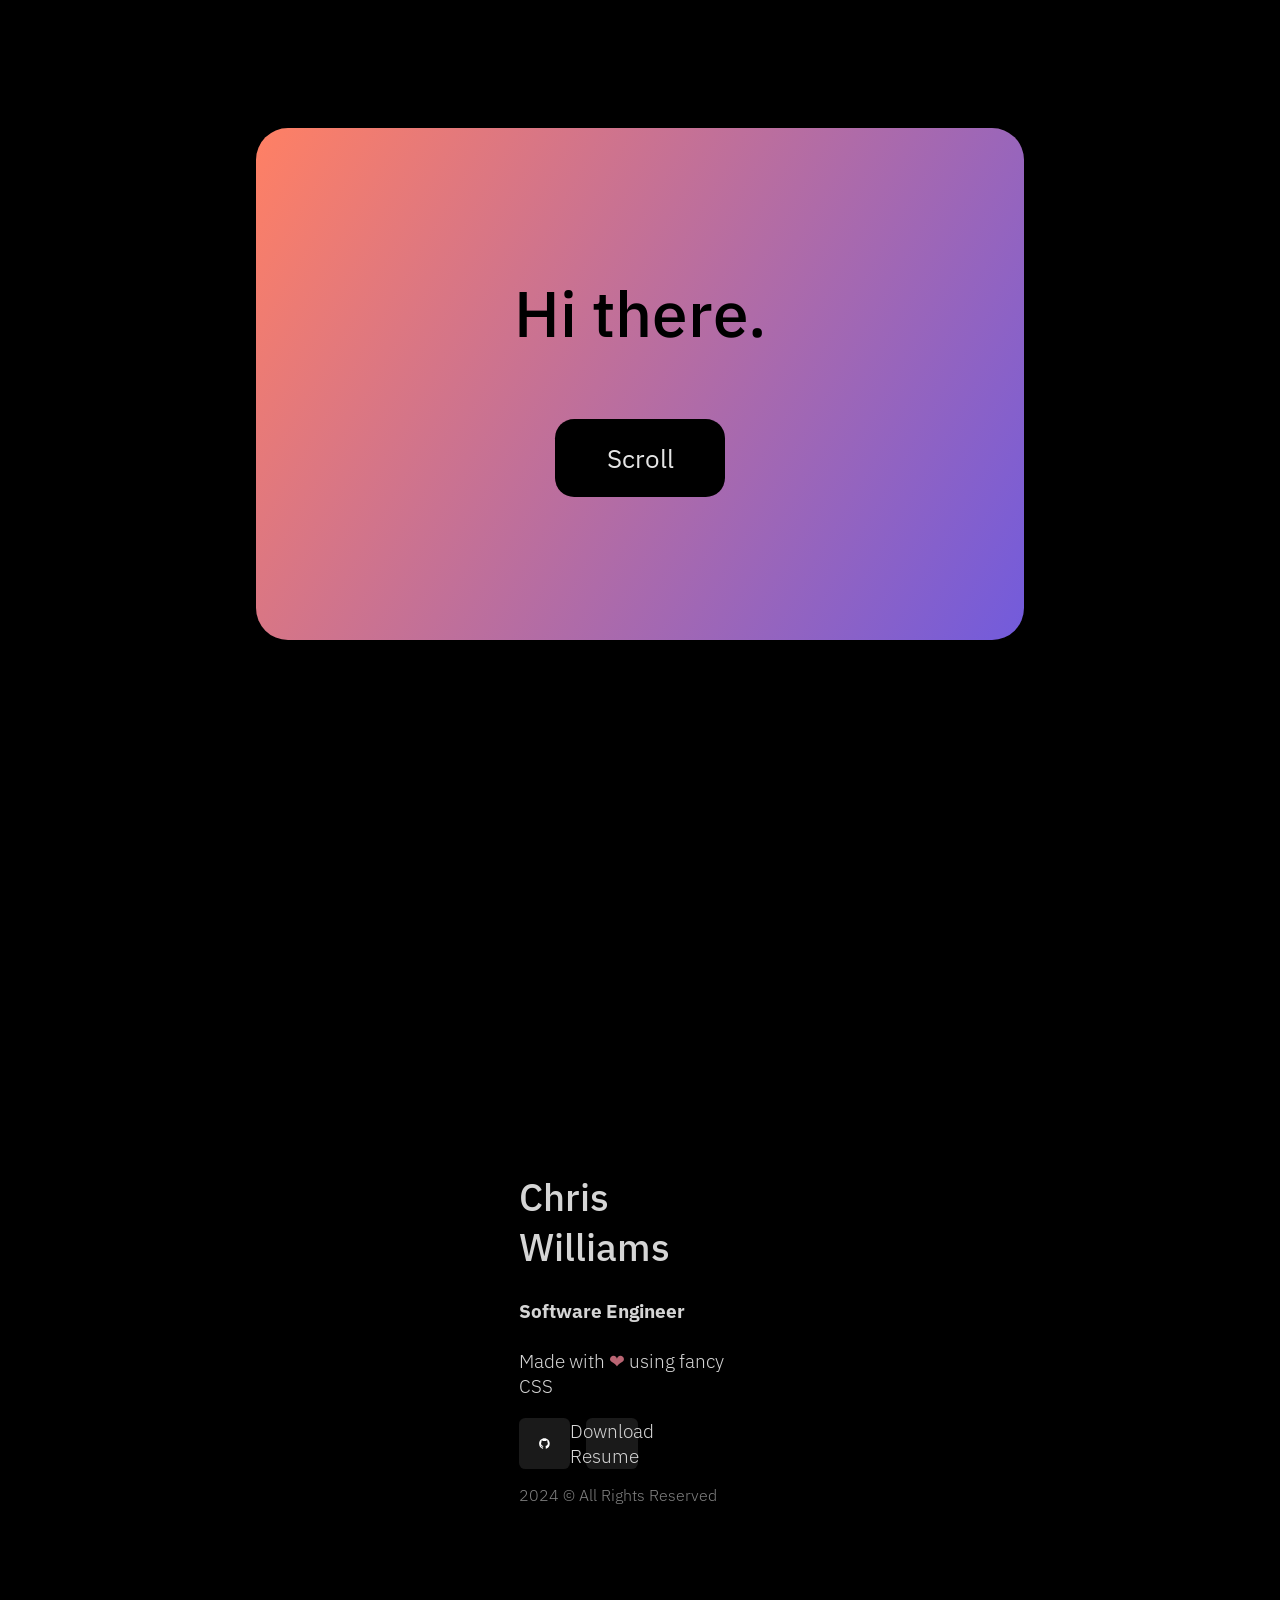
==== index.html @ db1b3df8 "Update index.html" ====
<!DOCTYPE html>
<html lang="en">
<head>
    <meta charset="UTF-8">
    <meta name="viewport" content="width=device-width, initial-scale=1.0">
    <title>Chris Williams Portfolio</title>
    <link rel="stylesheet" href="style.css">
    <style>
    @import url("https://fonts.googleapis.com/css?family=IBM%20Plex%20Sans:500|IBM%20Plex%20Sans:300");
    </style>
</head>
<body>
    <div class="card">
      <h2>Hi there.<br></h2>
      <button><a href="#footer">Scroll</a></button>
    </div>
    <footer id="footer">
      <div class="col col1">
        <h3>Chris Williams</h3>
        <h4>Software Engineer</h4>
        <p>Made with <span style="color: #BA6573;">❤</span> using fancy CSS</p>
        <div class="social">
          <!-- Existing links -->
          <a href="https://github.com/TheRealChrisWilliams" target="_blank" class="link">
            <img src="github.svg" alt="" />
          </a>
          <!-- Link to download the resume -->
          <a href="docs/Chris_Williams_Resume.pdf" download="Chris_Williams_Resume.pdf" class="link">
            Download Resume
          </a>
        </div>
        <p style="color: #818181; font-size: smaller">2024 © All Rights Reserved</p>
      </div>
      <div class="backdrop"></div>
    </footer>
</body>
</html>
---- style.css ----
@import url("https://fonts.googleapis.com/css?family=IBM%20Plex%20Sans:500|IBM%20Plex%20Sans:300");

:root {
  --m: 4rem;
}

* {
  box-sizing: border-box;
  scroll-behavior: smooth;
}

body {
  background-color: black;
  color: white;
  font-family: "IBM Plex Sans";
  font-weight: 300;

  display: flex;
  flex-direction: column;

  align-items: center;
  height: 190vh;
  margin: 0;
  color: #d5d5d5;
  font-size: calc(0.3 * var(--m));
  
}

h2 {
  font-weight: 500;
  text-align: center;
  font-size: var(--m);
  margin: 0;
}

h3 {
  font-weight: 500;
  font-size: calc(0.6 * var(--m));
  margin: 0;
}

.card {
  height: calc(8 * var(--m));
  width: calc(12 * var(--m));
  background: linear-gradient(120deg, #ff8064, #725bdc);
  color: black;
  border-radius: calc(0.5 * var(--m));

  display: flex;
  flex-direction: column;
  justify-content: center;
  align-items: center;
  gap: var(--m);

  position: fixed;
  margin: calc(2 * var(--m)) calc(5 * var(--m)) calc(5 * var(--m))
    calc(5 * var(--m));
}

button {
  background-color: #000;
  font-size: calc(0.4 * var(--m));
  border: none;
  color: #e5e5e5;
  font-family: "IBM Plex Sans";
  font-weight: 400;
  padding: calc(0.35 * var(--m)) calc(0.8 * var(--m));
  border-radius: calc(0.3 * var(--m));
}

footer {
  margin-top: 80vh;
  z-index: 500;
  width: 100%;
  height: 100vh;

  display: flex;
  flex-direction: row;
  justify-content: space-evenly;
  align-items: flex-end;
  padding: 5rem 2vw;
  position: relative;
}

footer::before {
  content: '';
  position: absolute;
  inset: 0;
  background: linear-gradient(
    rgba(0, 0, 0, 0) 5%,
    rgba(0, 0, 0, 0.3) 20%,
    rgba(0, 0, 0, 0.6) 30%,
    rgba(0, 0, 0, 0.8) 40%,
    rgba(0, 0, 0, 1) 50%,
    rgb(0, 0, 0)
  );
  z-index: -7;
  
}

.backdrop {
  z-index: -5;
  position: absolute;
  inset: 0;

  backdrop-filter: blur(80px);
  -webkit-backdrop-filter: blur(80px);

  mask-image: linear-gradient(
    rgba(0, 0, 0, 0),
    rgba(0, 0, 0, 0.5) 10%,
    rgba(0, 0, 0, 0.8) 20%,
    rgba(0, 0, 0, 1) 30%,
    rgb(0, 0, 0)
  );

  -webkit-mask-image: linear-gradient(
    rgba(0, 0, 0, 0),
    rgba(0, 0, 0, 0.5) 10%,
    rgba(0, 0, 0, 0.8) 20%,
    rgba(0, 0, 0, 1) 30%,
    rgb(0, 0, 0)
  );
}

.col {
  flex-direction: column;
  align-items: flex-start;
  justify-content: flex-start;
  padding: calc(0.3 * var(--m)) calc(0.8 * var(--m));
  width: 28%;
}

.col2, .col3 {
  background-color: #121212;
  border-radius: calc(0.5 * var(--m))
}

img {
  height: calc(0.3 * var(--m));
  object-fit: cover;
}

.social {
  display: flex;
  flex-direction: row;
  justify-content: flex-start;
  gap: 1rem;
}

a {
  text-decoration: none;
  color: inherit;
  
}

.link {
  width: calc(0.8 * var(--m));
  height: calc(0.8 * var(--m));
  background-color: rgba(255,255,255,0.1);
  border-radius: calc(0.1 * var(--m));
  
  display: flex;
  justify-content: center;
  align-items: center;
}


@media screen and (max-width: 1000px) {
  :root {
    --m: 3rem;
  }
}


@media screen and (max-width: 700px) {
  footer {
    flex-direction: column;
    padding: 5rem 20vw;
  }
  .col {
    width: 100%;
  }
}
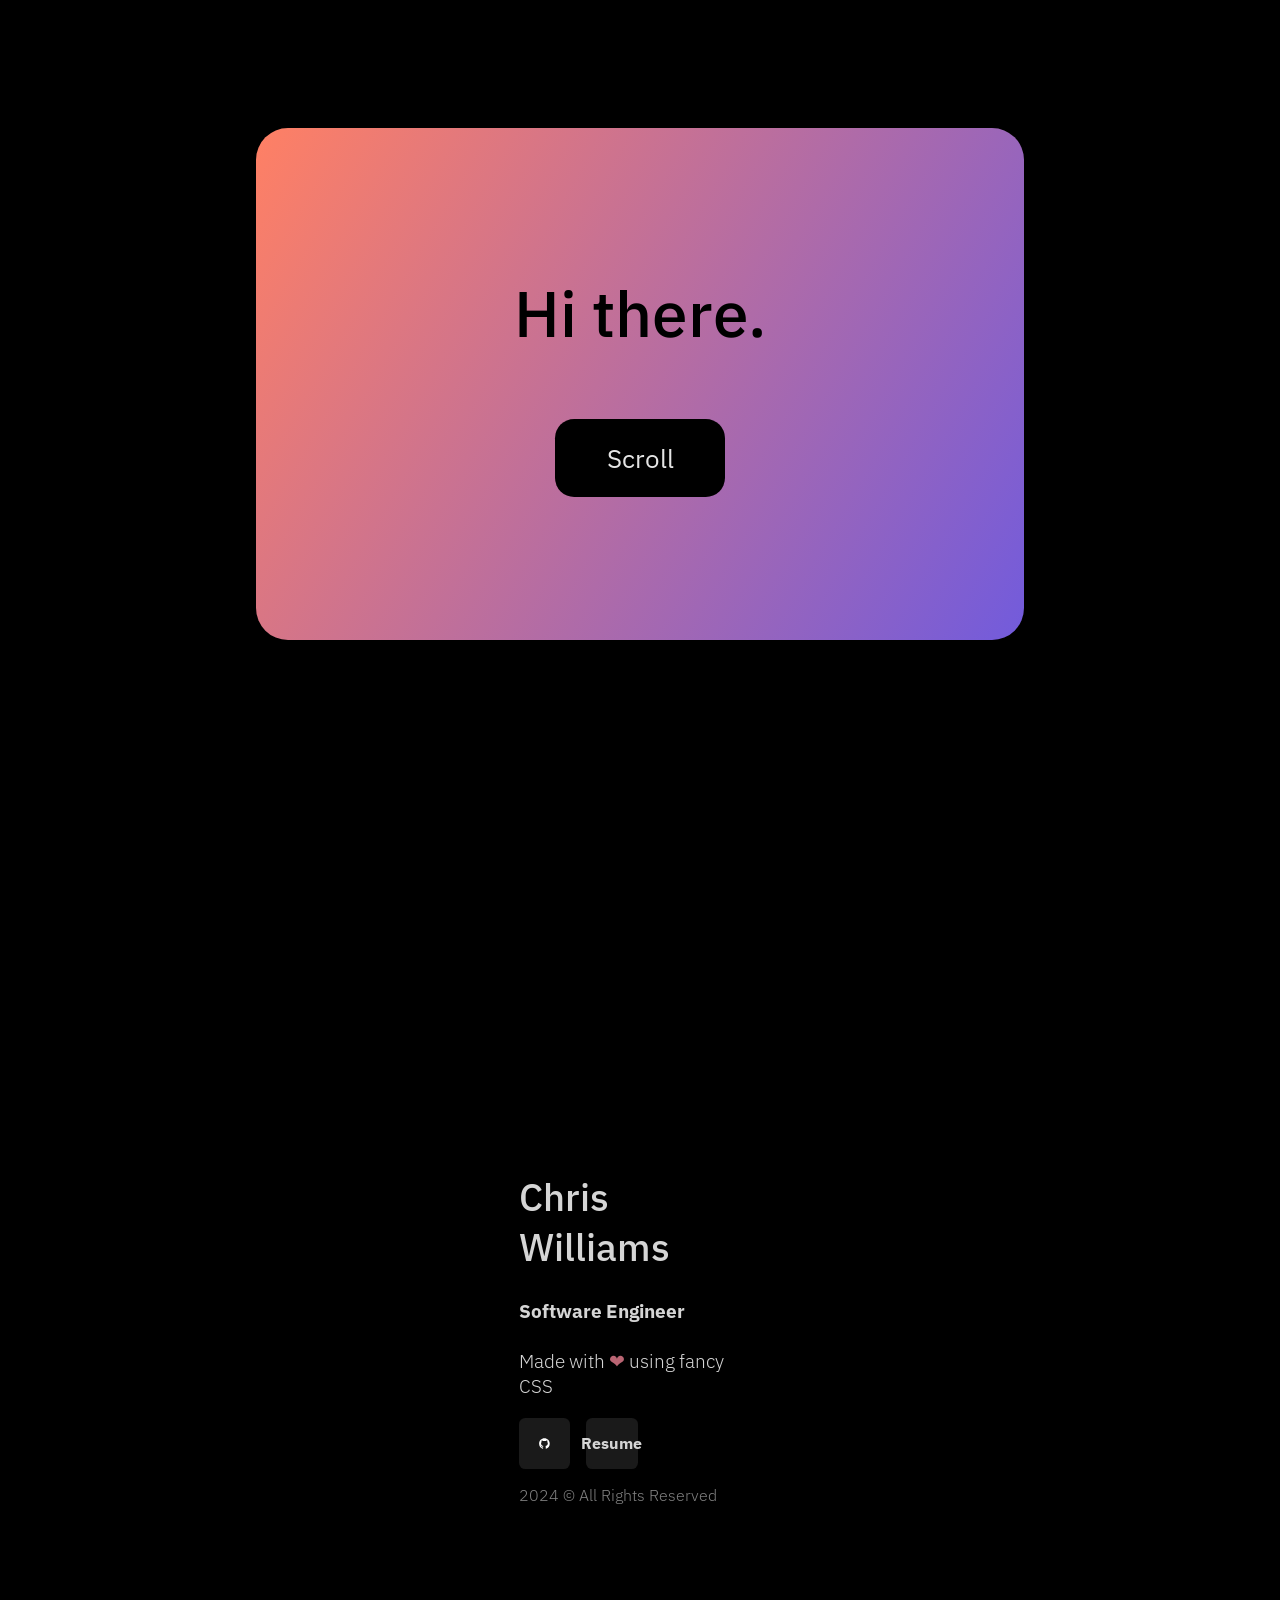
==== commit f722a04b: "Update index.html" ====
--- a/index.html
+++ b/index.html
@@ -26,7 +26,7 @@
           </a>
           <!-- Link to download the resume -->
           <a href="docs/Chris_Williams_Resume.pdf" download="Chris_Williams_Resume.pdf" class="link">
-            Download Resume
+            <h5>Resume</h5>
           </a>
         </div>
         <p style="color: #818181; font-size: smaller">2024 © All Rights Reserved</p>
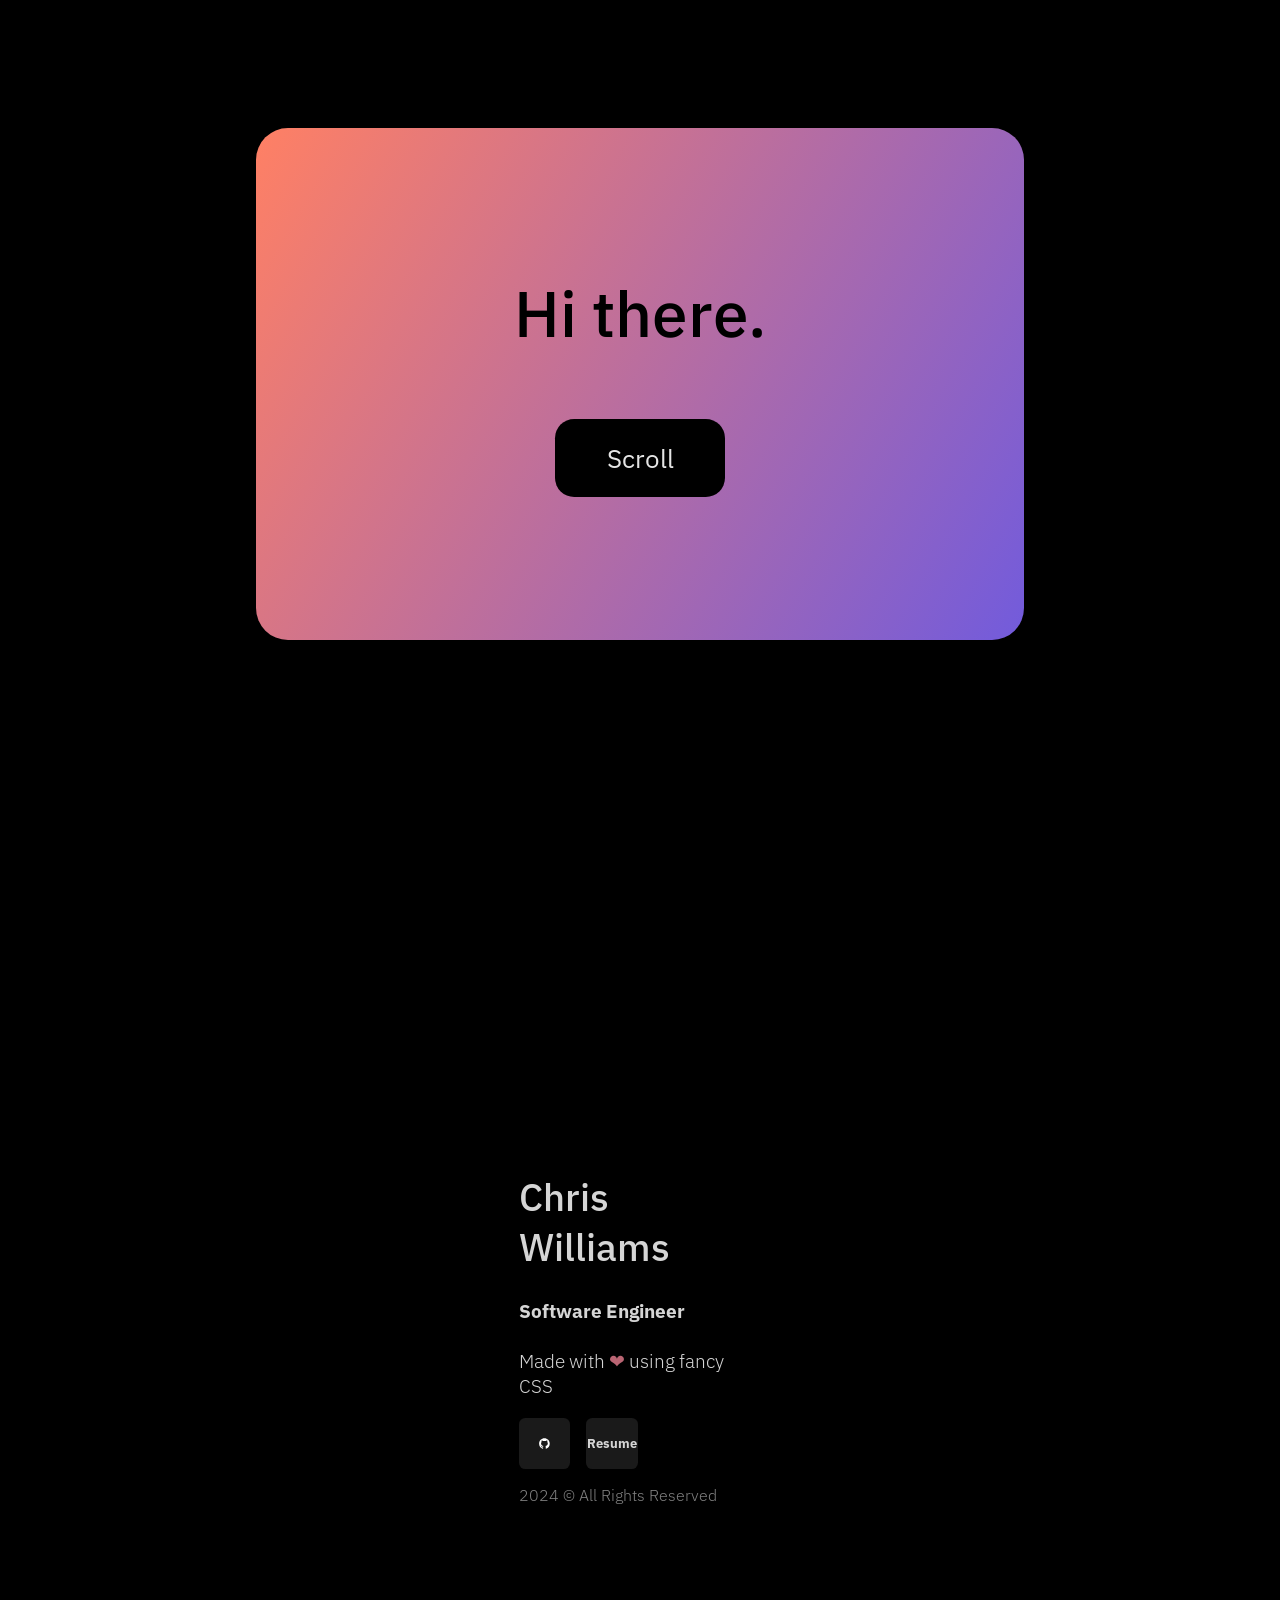
==== commit b9bb1b09: "Update index.html" ====
--- a/index.html
+++ b/index.html
@@ -26,7 +26,7 @@
           </a>
           <!-- Link to download the resume -->
           <a href="docs/Chris_Williams_Resume.pdf" download="Chris_Williams_Resume.pdf" class="link">
-            <h5>Resume</h5>
+            <h6>Resume</h6>
           </a>
         </div>
         <p style="color: #818181; font-size: smaller">2024 © All Rights Reserved</p>
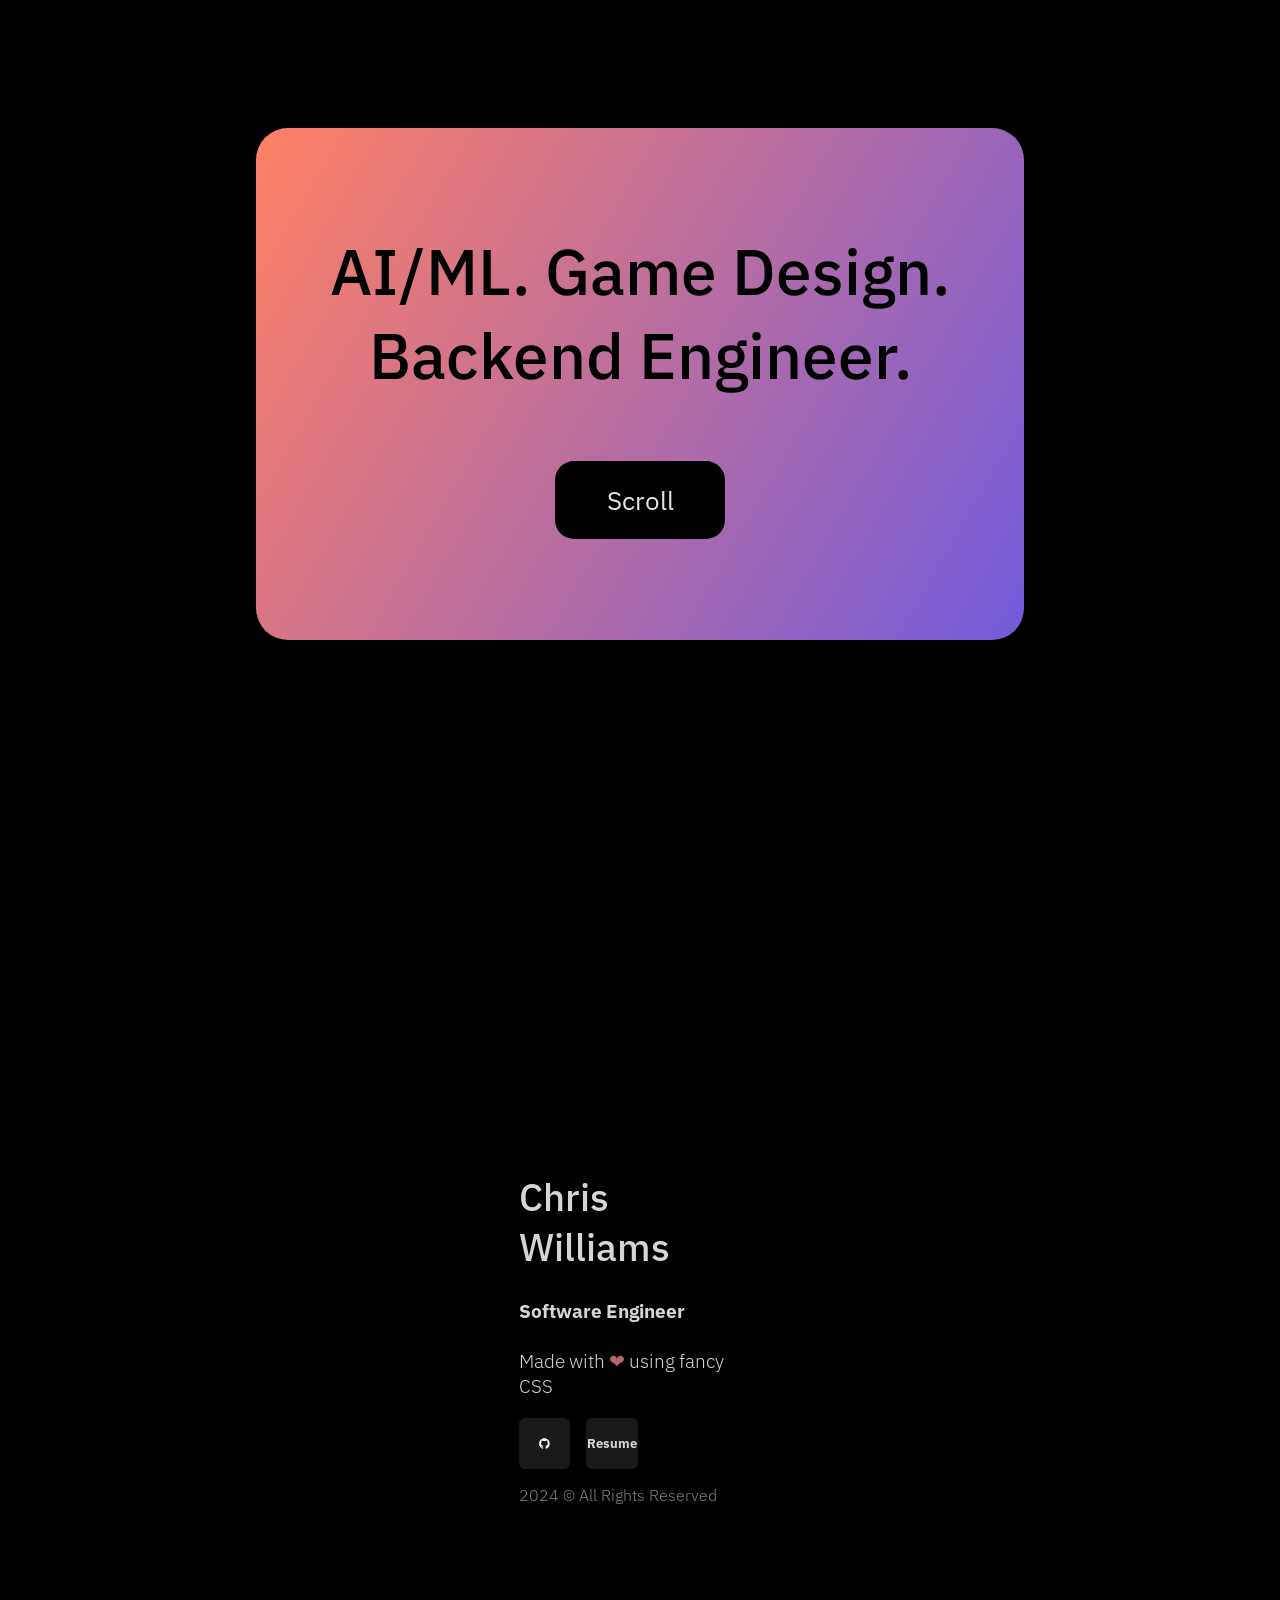
==== commit d729e820: "Update index.html" ====
--- a/index.html
+++ b/index.html
@@ -11,7 +11,7 @@
 </head>
 <body>
     <div class="card">
-      <h2>Hi there.<br></h2>
+      <h2>AI/ML. Game Design. Backend Engineer.<br></h2>
       <button><a href="#footer">Scroll</a></button>
     </div>
     <footer id="footer">
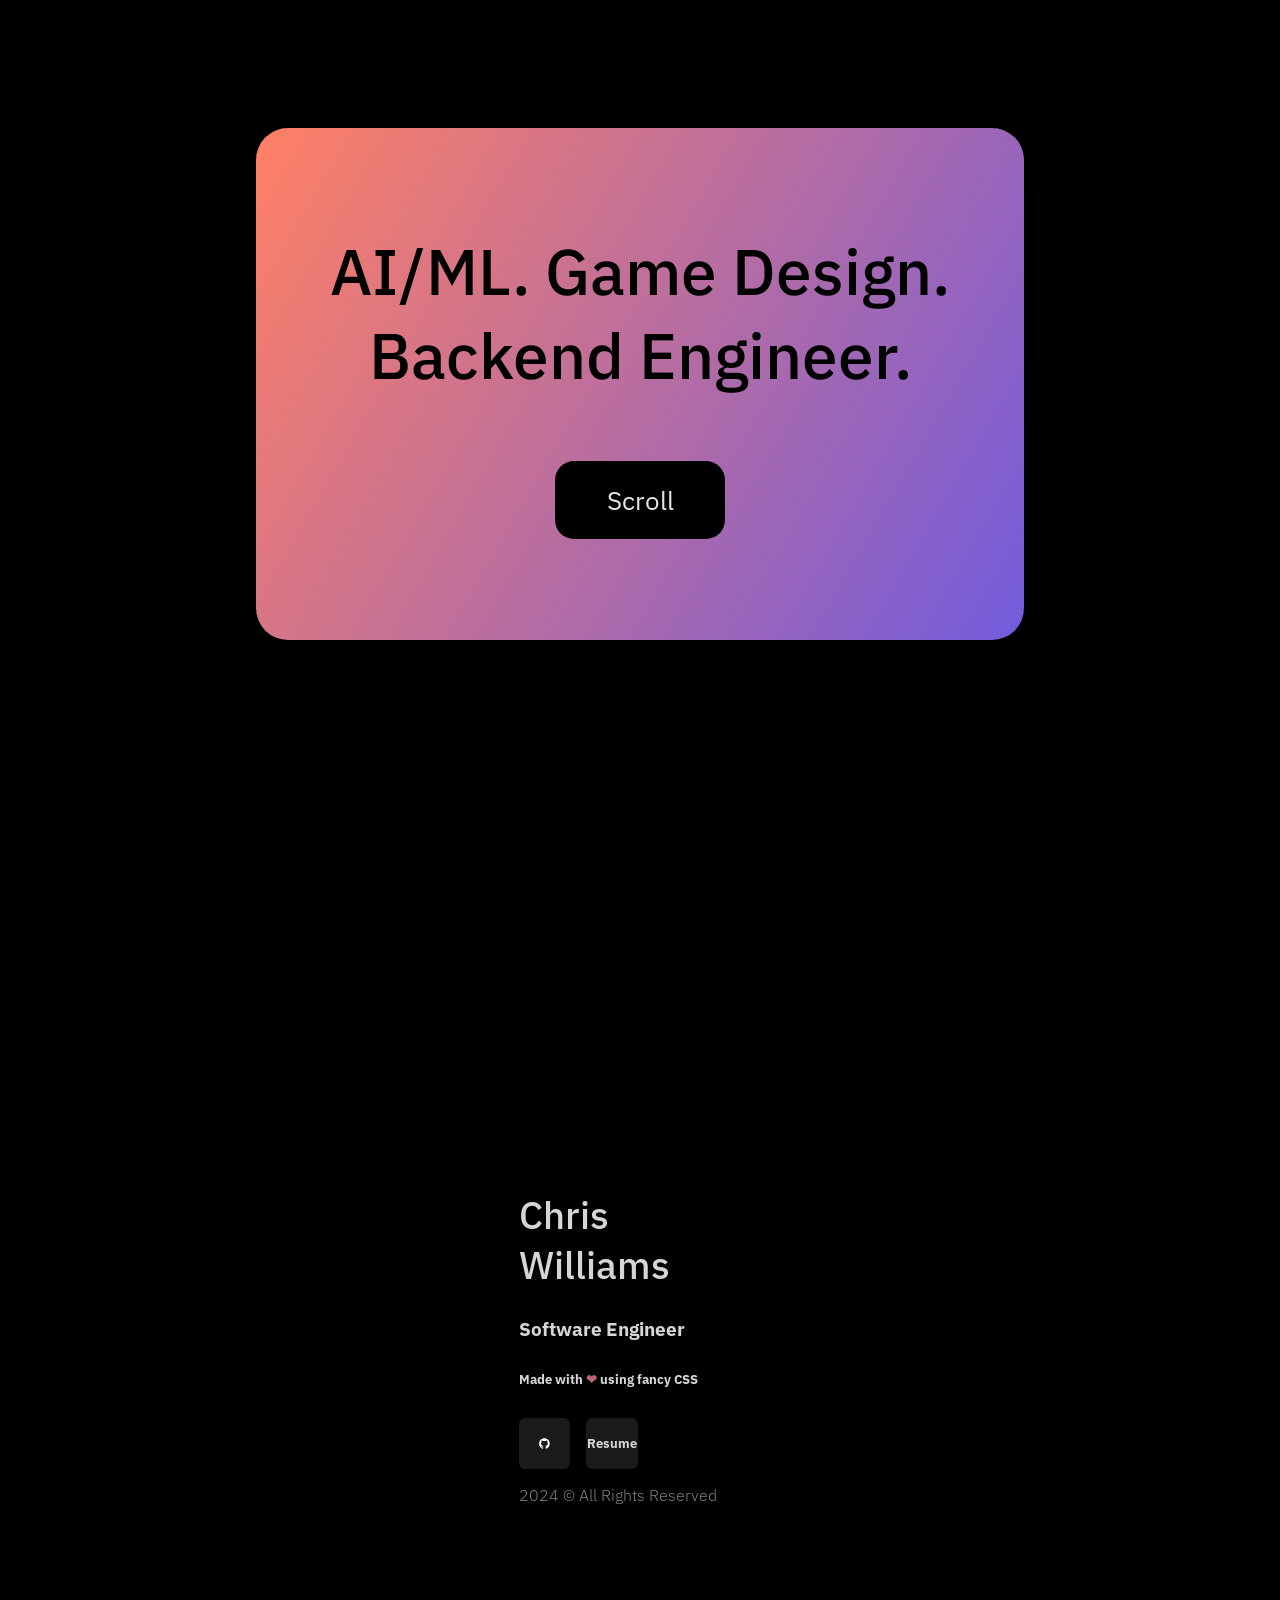
==== commit 413e1fcd: "Update index.html" ====
--- a/index.html
+++ b/index.html
@@ -18,7 +18,7 @@
       <div class="col col1">
         <h3>Chris Williams</h3>
         <h4>Software Engineer</h4>
-        <p>Made with <span style="color: #BA6573;">❤</span> using fancy CSS</p>
+        <h6>Made with <span style="color: #BA6573;">❤</span> using fancy CSS</h6>
         <div class="social">
           <!-- Existing links -->
           <a href="https://github.com/TheRealChrisWilliams" target="_blank" class="link">
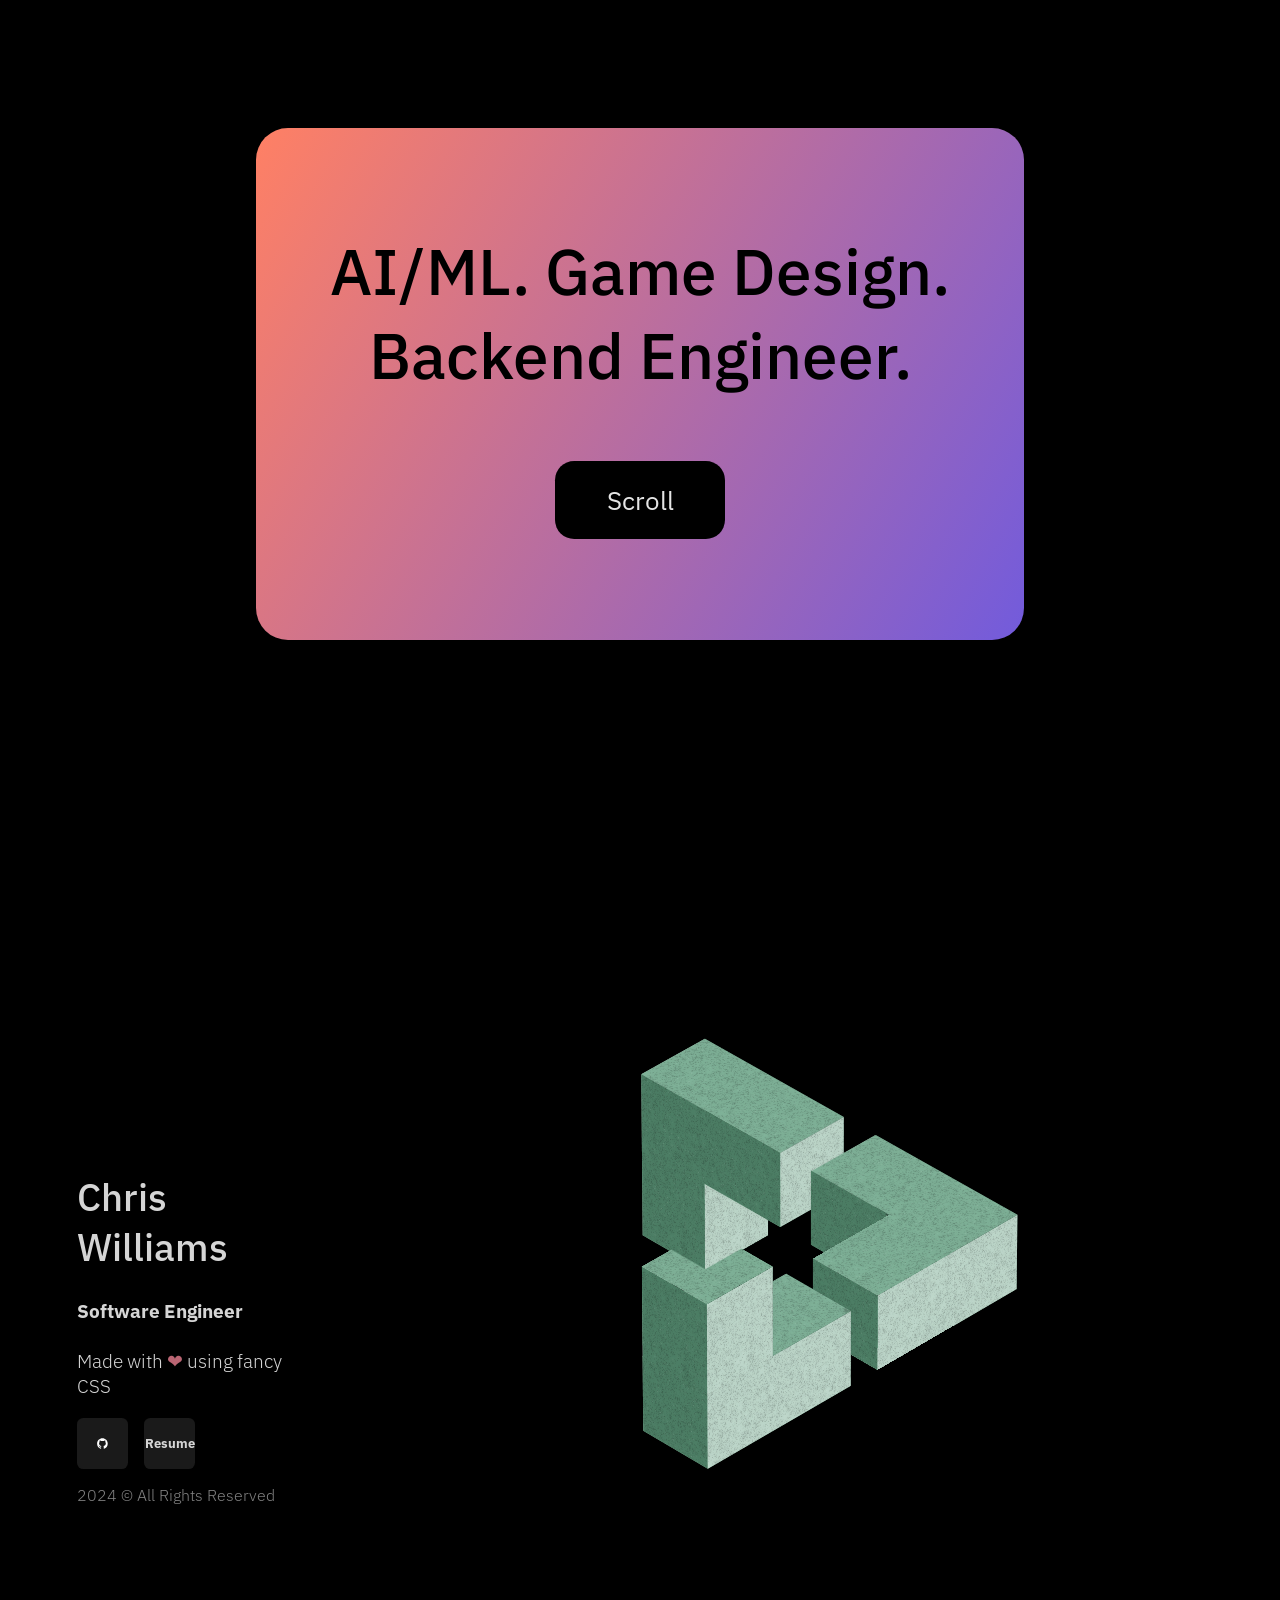
==== commit 31d88272: "Update index.html" ====
--- a/index.html
+++ b/index.html
@@ -1,37 +1,104 @@
 <!DOCTYPE html>
 <html lang="en">
-<head>
-    <meta charset="UTF-8">
-    <meta name="viewport" content="width=device-width, initial-scale=1.0">
+  <head>
+    <meta charset="UTF-8" />
+    <meta name="viewport" content="width=device-width, initial-scale=1.0" />
     <title>Chris Williams Portfolio</title>
-    <link rel="stylesheet" href="style.css">
+    <link rel="stylesheet" href="style.css" />
     <style>
-    @import url("https://fonts.googleapis.com/css?family=IBM%20Plex%20Sans:500|IBM%20Plex%20Sans:300");
+      @import url("https://fonts.googleapis.com/css?family=IBM%20Plex%20Sans:500|IBM%20Plex%20Sans:300");
     </style>
-</head>
-<body>
+  </head>
+  <body>
     <div class="card">
-      <h2>AI/ML. Game Design. Backend Engineer.<br></h2>
+      <h2>AI/ML. Game Design. Backend Engineer.<br /></h2>
       <button><a href="#footer">Scroll</a></button>
     </div>
-    <footer id="footer">
+
+    <!-- Add the .cube-animation class to the footer element -->
+    <footer id="footer" class="cube-animation">
       <div class="col col1">
         <h3>Chris Williams</h3>
         <h4>Software Engineer</h4>
-        <h6>Made with <span style="color: #BA6573;">❤</span> using fancy CSS</h6>
+        <p>Made with <span style="color: #ba6573">❤</span> using fancy CSS</p>
         <div class="social">
           <!-- Existing links -->
-          <a href="https://github.com/TheRealChrisWilliams" target="_blank" class="link">
+          <a
+            href="https://github.com/TheRealChrisWilliams"
+            target="\_blank"
+            class="link"
+          >
             <img src="github.svg" alt="" />
           </a>
+
           <!-- Link to download the resume -->
-          <a href="docs/Chris_Williams_Resume.pdf" download="Chris_Williams_Resume.pdf" class="link">
+          <a
+            href="docs/Chris_Williams_Resume.pdf"
+            download="Chris_Williams_Resume.pdf"
+            class="link"
+          >
             <h6>Resume</h6>
           </a>
         </div>
-        <p style="color: #818181; font-size: smaller">2024 © All Rights Reserved</p>
+        <p style="color: #818181; font-size: smaller">
+          2024 © All Rights Reserved
+        </p>
       </div>
       <div class="backdrop"></div>
+
+      <!-- Add the HTML structure for the cube animation -->
+      <div class="content">
+        <div class="shape">
+          <div class="cube step1">
+            <div class="side"></div>
+            <div class="side"></div>
+            <div class="side"></div>
+            <div class="side"></div>
+            <div class="side"></div>
+            <div class="side"></div>
+          </div>
+          <div class="cube step2">
+            <div class="side"></div>
+            <div class="side"></div>
+            <div class="side"></div>
+            <div class="side"></div>
+            <div class="side"></div>
+            <div class="side"></div>
+          </div>
+          <div class="cube step3">
+            <div class="side"></div>
+            <div class="side"></div>
+            <div class="side"></div>
+            <div class="side"></div>
+            <div class="side"></div>
+            <div class="side"></div>
+          </div>
+          <div class="cube step4">
+            <div class="side"></div>
+            <div class="side"></div>
+            <div class="side"></div>
+            <div class="side"></div>
+            <div class="side"></div>
+            <div class="side"></div>
+          </div>
+          <div class="cube step5">
+            <div class="side"></div>
+            <div class="side"></div>
+            <div class="side"></div>
+            <div class="side"></div>
+            <div class="side"></div>
+            <div class="side"></div>
+          </div>
+          <div class="cube step6">
+            <div class="side"></div>
+            <div class="side"></div>
+            <div class="side"></div>
+            <div class="side"></div>
+            <div class="side"></div>
+            <div class="side"></div>
+          </div>
+        </div>
+      </div>
     </footer>
-</body>
+  </body>
 </html>
--- a/style.css
+++ b/style.css
@@ -23,7 +23,6 @@
   margin: 0;
   color: #d5d5d5;
   font-size: calc(0.3 * var(--m));
-  
 }
 
 h2 {
@@ -95,7 +94,6 @@
     rgb(0, 0, 0)
   );
   z-index: -7;
-  
 }
 
 .backdrop {
@@ -151,7 +149,6 @@
 a {
   text-decoration: none;
   color: inherit;
-  
 }
 
 .link {
@@ -165,13 +162,11 @@
   align-items: center;
 }
 
-
 @media screen and (max-width: 1000px) {
   :root {
     --m: 3rem;
   }
 }
-
 
 @media screen and (max-width: 700px) {
   footer {
@@ -182,3 +177,224 @@
     width: 100%;
   }
 }
+
+/* Styles from paste.txt */
+.cube-animation {
+  * {
+    transform-style: preserve-3d;
+  }
+
+  body {
+    margin: 0;
+    height: 100vh;
+    background: linear-gradient(315deg, #0d0a0b 0%, #004942 74%);
+    background: radial-gradient(circle at 50% 25%, #004942, #02111c);
+    display: flex;
+    justify-content: center;
+    align-items: center;
+    overflow: hidden;
+  }
+
+  body:before {
+    content: "";
+    position: absolute;
+    width: 100%;
+    height: 100%;
+    background:
+      repeating-conic-gradient(#0003 0%, #fff0 0.00033%, #fff0 0.00066%, #fff0 0.00099%),
+      repeating-conic-gradient(#fff2 0%, #fff0 0.0005%, #fff0 0.0015%, #fff0 0.019%);
+    filter: blur(1px);
+  }
+
+  .content {
+    width: 90vmin;
+    height: 60vmin;
+    margin: 0 auto;
+    justify-content: center;
+    align-items: center;
+    display: flex;
+    flex-wrap: wrap;
+    align-content: center;
+    perspective: 1500vmin;
+    perspective-origin: center;
+    filter: drop-shadow(-8vmin 12vmin 2vmin #0002);
+  }
+
+  .shape {
+    transform: rotateX(-35deg) rotateY(-45deg);
+    transition: all 2s ease-in-out 0s;
+    animation: move 1.95s ease-in-out 0s 2 alternate;
+    position: relative;
+    top: -15vmin;
+  }
+
+  @keyframes move {
+    0% {
+      transform: rotateX(-35deg) rotateY(-45deg);
+    }
+    100% {
+      transform: rotateX(-20deg) rotateY(-125deg) translateZ(-22vmin) translateY(5vmin);
+    }
+  }
+
+  .content:hover .shape {
+    transform: rotateX(-20deg) rotateY(-125deg) translateZ(-22vmin) translateY(5vmin);
+    transition: all 2s ease-in-out 0s;
+  }
+
+  .content:hover .shape .cube .side:nth-of-type(2) {
+    background: hsl(var(--hue), var(--sat), 80%);
+  }
+
+  .content:hover .shape .cube .side:nth-of-type(3) {
+    background: hsl(var(--hue), var(--sat), 30%);
+  }
+
+  .cube {
+    --width: 10;
+    --height: 10;
+    --depth: 10;
+    height: calc(var(--height) * 1vmin);
+    width: calc(var(--width) * 1vmin);
+    --hue: 150;
+    --sat: 25%;
+    position: absolute;
+  }
+
+  .side {
+    position: absolute;
+    top: 50%;
+    left: 50%;
+    height: 100%;
+    width: 100%;
+    box-sizing: border-box;
+  }
+
+  .side:before,
+  .side:after {
+    content: "";
+    position: absolute;
+    width: 100%;
+    height: 100%;
+    background:
+      repeating-conic-gradient(#0003 0%, #fff0 0.0003%, #fff0 0.0006%, #fff0 0.00099%),
+      repeating-conic-gradient(#fff2 0%, #fff0 0.0005%, #fff0 0.0015%, #fff0 0.019%);
+    background-size: 102% 102%;
+    filter: blur(0.5px);
+  }
+
+  .side:after {
+    filter: blur(2px);
+  }
+
+  @keyframes light {
+    0% {
+      background: hsl(var(--hue), var(--sat), 40%);
+    }
+    100% {
+      background: hsl(var(--hue), var(--sat), 80%);
+    }
+  }
+
+  .side:nth-of-type(1) {
+    transform: translate3d(-50%, -50%, calc(var(--depth) * 0.5vmin));
+    background: hsl(var(--hue), var(--sat), 40%);
+  }
+
+  .side:nth-of-type(2) {
+    transform: translate3d(-50%, -50%, calc(var(--depth) * -0.5vmin))
+      rotateY(180deg);
+    background: hsl(var(--hue), var(--sat), 30%);
+    animation: light 1.95s ease-in 0s 2 alternate;
+    transition: all 1.95s ease-in 0s;
+  }
+
+  .side:nth-of-type(3) {
+    width: calc(var(--depth) * 1vmin);
+    transform: translate(-50%, -50%) rotateY(90deg)
+      translate3d(0, 0, calc(var(--width) * 0.5vmin));
+    background: hsl(var(--hue), var(--sat), 80%);
+    animation: light 1.95s ease-in 0s 2 alternate-reverse;
+    transition: all 1.95s ease-in 0s;
+  }
+
+  .side:nth-of-type(4) {
+    width: calc(var(--depth) * 1vmin);
+    transform: translate(-50%, -50%) rotateY(-90deg)
+      translate3d(0, 0, calc(var(--width) * 0.5vmin));
+    background: hsl(var(--hue), var(--sat), 70%);
+  }
+
+  .side:nth-of-type(5) {
+    height: calc(var(--depth) * 1vmin);
+    transform: translate(-50%, -50%) rotateX(90deg)
+      translate3d(0, 0, calc(var(--height) * 0.5vmin));
+    background: hsl(var(--hue), var(--sat), 60%);
+  }
+
+  .side:nth-of-type(6) {
+    height: calc(var(--depth) * 1vmin);
+    transform: translate(-50%, -50%) rotateX(-90deg)
+      translate3d(0, 0, calc(var(--height) * 0.5vmin));
+    background: hsl(var(--hue), var(--sat), 60%);
+  }
+
+  .step1 {
+    transform: translate3d(-22vmin, 0vmin, 0vmin);
+    --width: 22;
+  }
+
+  .step2 {
+    transform: translate3d(-22vmin, 9.95vmin, 0vmin);
+    --height: 12;
+  }
+
+  .step3 {
+    transform: translate3d(5vmin, 0vmin, 0vmin);
+    --width: 22;
+  }
+
+  .step4 {
+    transform: translate3d(17vmin, 0vmin, 10.85vmin);
+    --depth: 12;
+  }
+
+  .step5 {
+    transform: translate3d(17vmin, 0vmin, 32vmin);
+    --depth: 22;
+  }
+
+  .step6 {
+    transform: translate3d(17vmin, -11.85vmin, 38vmin);
+    --height: 12;
+  }
+
+  .step3 .side:nth-of-type(1) {
+    width: 53%;
+    left: 26%;
+  }
+
+  .step4 .side:nth-of-type(2) {
+    display: none;
+  }
+
+  .step5 .side:nth-of-type(5) {
+    background: linear-gradient(180deg, hsl(var(--hue), var(--sat), 60%) 0 55%, #fff0 0 100%);
+  }
+
+  .step6 .side:nth-of-type(6) {
+    display: none;
+  }
+
+  .step6 .side:nth-of-type(5) {
+    clip-path: polygon(0 100%, 0 55%, 52% 55%, 52% 0, 100% 0, 100% 100%);
+  }
+
+  .step6 .side:nth-of-type(4) {
+    clip-path: polygon(0 100%, 0 50%, 55% 55%, 55% 0, 100% 0, 100% 100%);
+  }
+
+  .step6 .side:nth-of-type(2) {
+    clip-path: polygon(0 0, 47% 0, 47% 50%, 100% 50%, 100% 100%, 0 100%);
+  }
+}
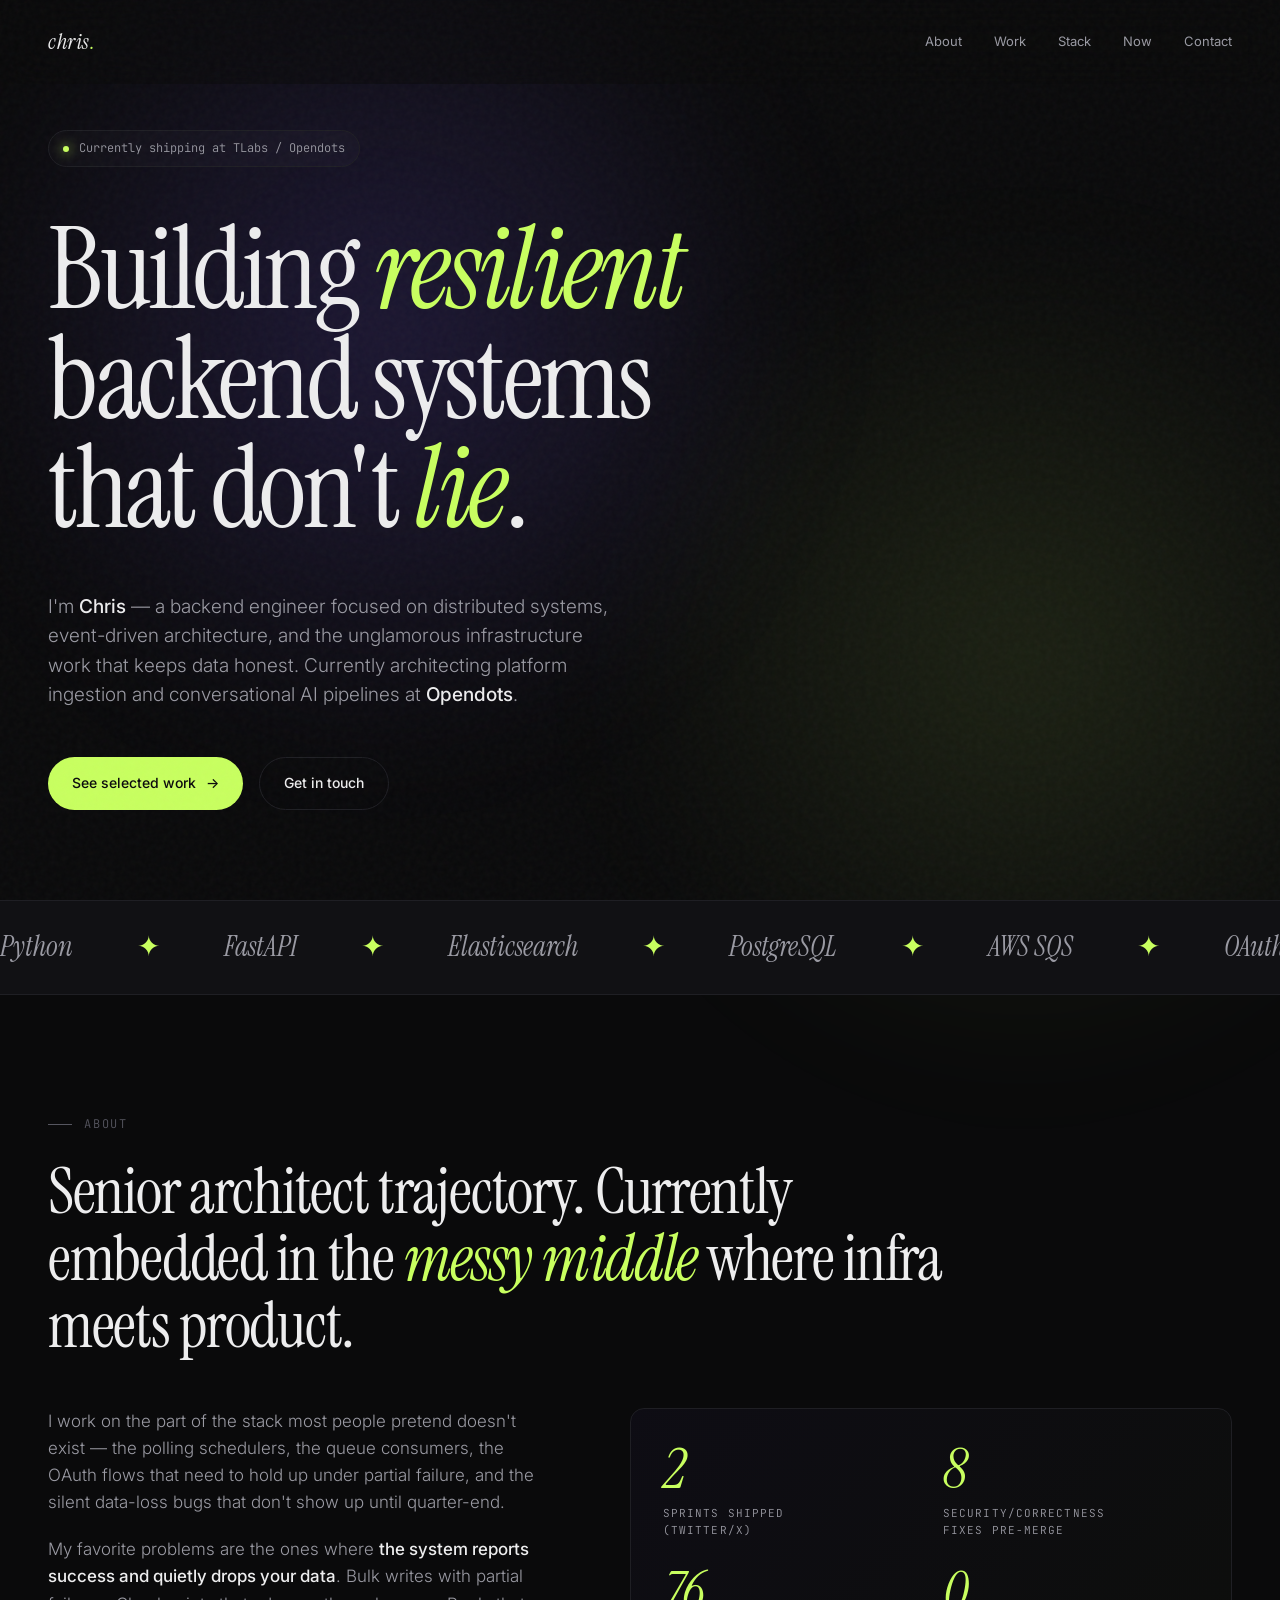
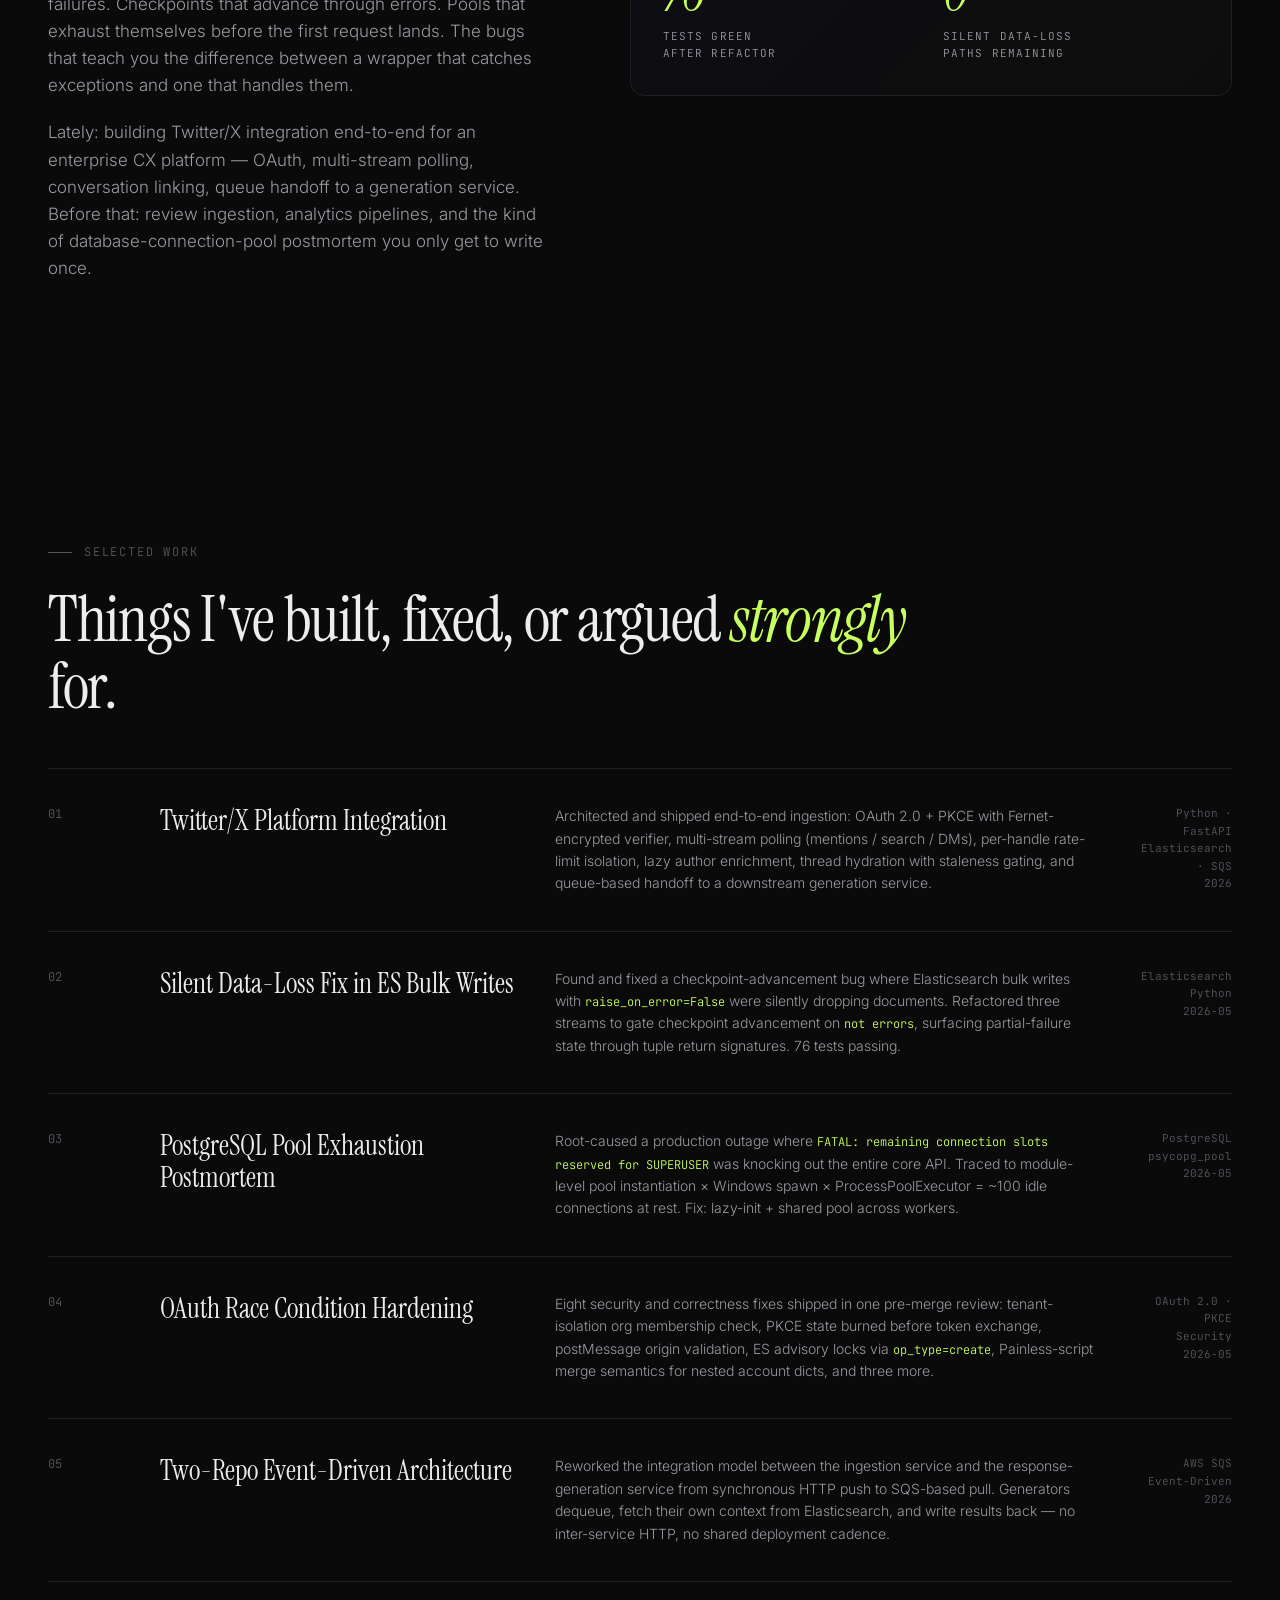
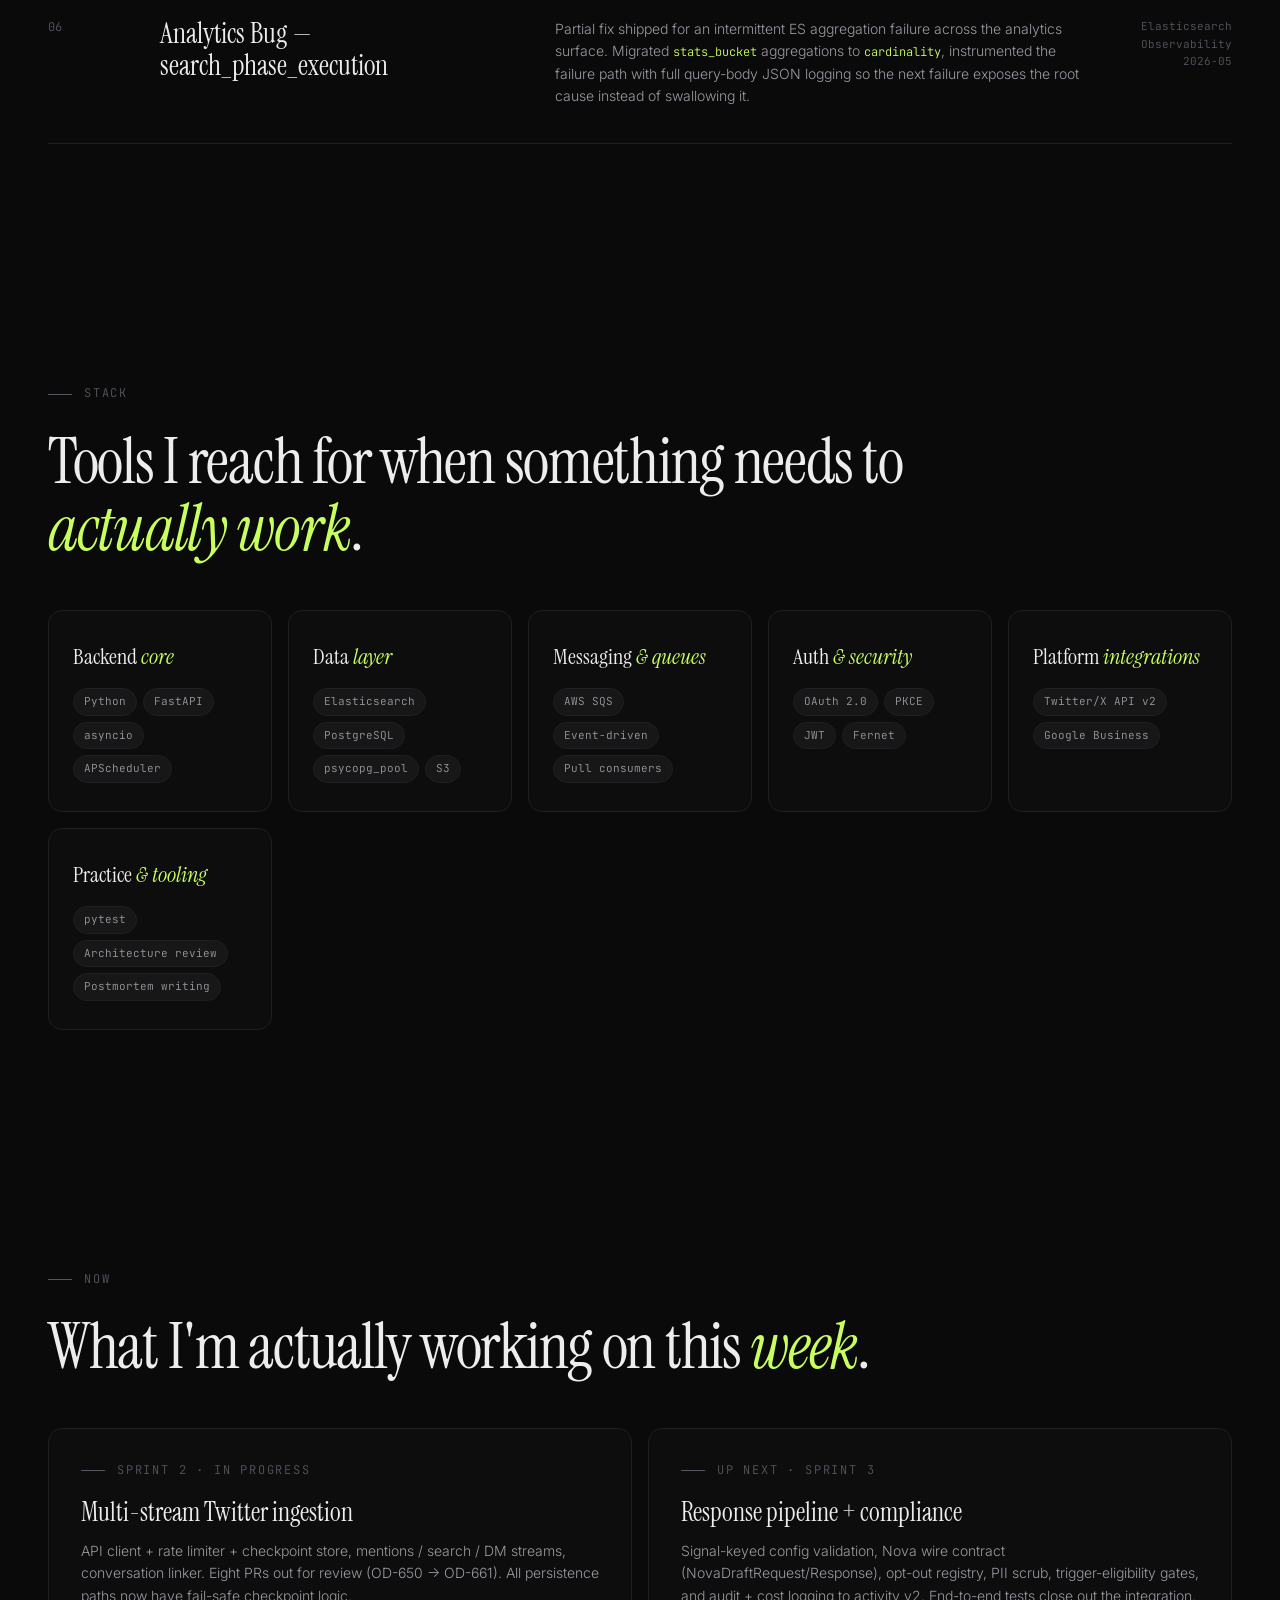
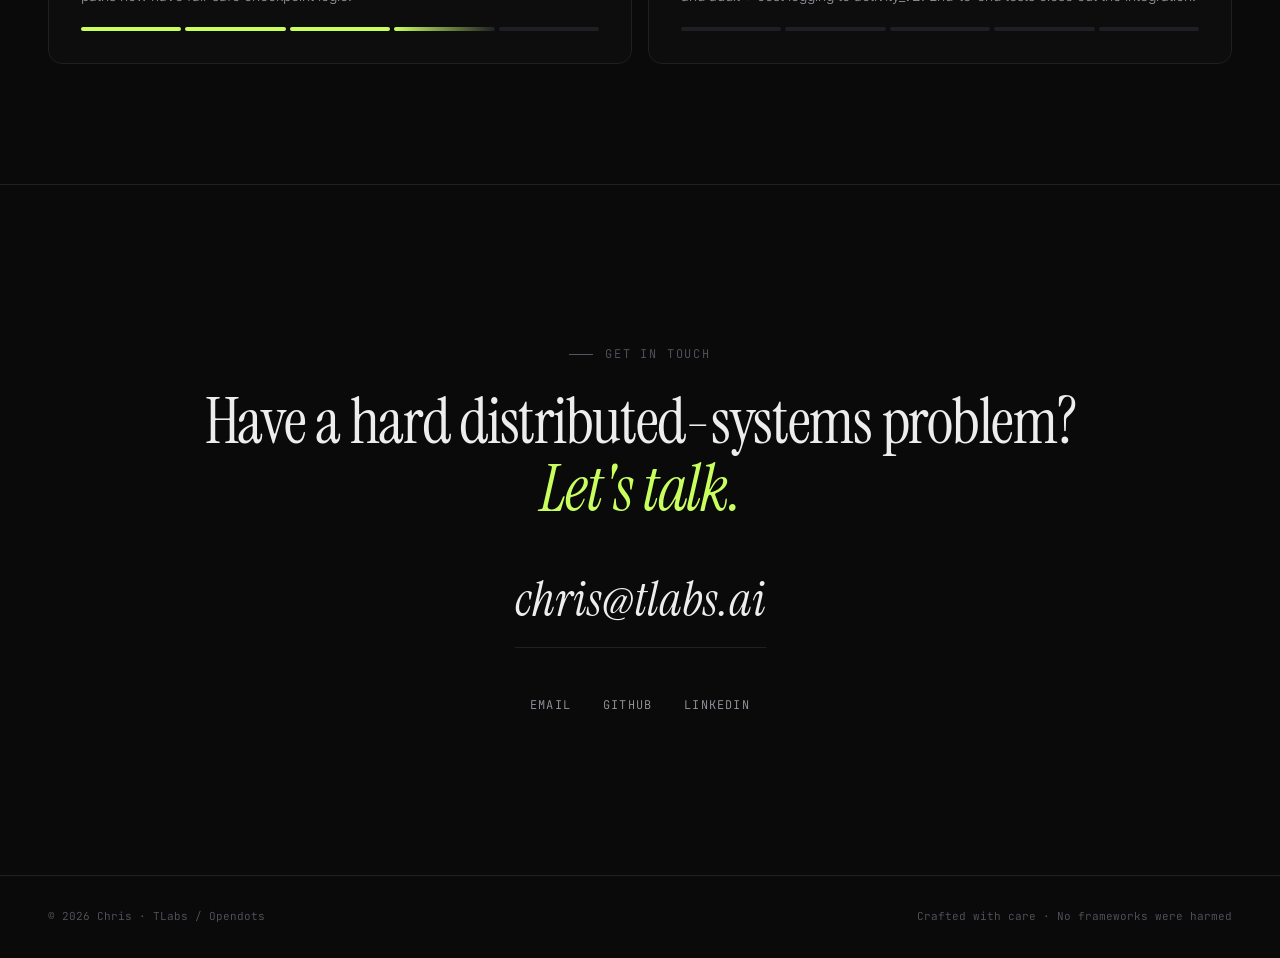
==== commit 49e0d27d: "Update print statement from 'Hello' to 'Goodbye'" ====
--- a/index.html
+++ b/index.html
@@ -1,104 +1,856 @@
 <!DOCTYPE html>
 <html lang="en">
-  <head>
-    <meta charset="UTF-8" />
-    <meta name="viewport" content="width=device-width, initial-scale=1.0" />
-    <title>Chris Williams Portfolio</title>
-    <link rel="stylesheet" href="style.css" />
-    <style>
-      @import url("https://fonts.googleapis.com/css?family=IBM%20Plex%20Sans:500|IBM%20Plex%20Sans:300");
-    </style>
-  </head>
-  <body>
-    <div class="card">
-      <h2>AI/ML. Game Design. Backend Engineer.<br /></h2>
-      <button><a href="#footer">Scroll</a></button>
+<head>
+<meta charset="UTF-8" />
+<meta name="viewport" content="width=device-width, initial-scale=1.0" />
+<title>Chris — Backend Engineer</title>
+<meta name="description" content="Chris — backend engineer at TLabs / Opendots. Distributed systems, event-driven architecture, Python/FastAPI, Elasticsearch." />
+<link rel="preconnect" href="https://fonts.googleapis.com">
+<link rel="preconnect" href="https://fonts.gstatic.com" crossorigin>
+<link href="https://fonts.googleapis.com/css2?family=Instrument+Serif:ital@0;1&family=Inter:wght@300;400;500;600;700&family=JetBrains+Mono:wght@400;500&display=swap" rel="stylesheet">
+<style>
+  :root {
+    --bg: #0a0a0b;
+    --bg-soft: #111114;
+    --fg: #ededee;
+    --fg-dim: #9a9aa3;
+    --fg-dimmer: #565660;
+    --line: #1f1f24;
+    --accent: #c8ff5f;
+    --accent-2: #7c5cff;
+    --warm: #ff9b6a;
+    --radius: 14px;
+  }
+  * { box-sizing: border-box; margin: 0; padding: 0; }
+  html { scroll-behavior: smooth; }
+  body {
+    background: var(--bg);
+    color: var(--fg);
+    font-family: 'Inter', system-ui, sans-serif;
+    font-weight: 300;
+    line-height: 1.6;
+    overflow-x: hidden;
+    -webkit-font-smoothing: antialiased;
+  }
+  /* Subtle grain */
+  body::before {
+    content: '';
+    position: fixed; inset: 0;
+    pointer-events: none;
+    z-index: 100;
+    opacity: 0.035;
+    background-image: url("data:image/svg+xml,%3Csvg viewBox='0 0 200 200' xmlns='http://www.w3.org/2000/svg'%3E%3Cfilter id='n'%3E%3CfeTurbulence type='fractalNoise' baseFrequency='0.85' numOctaves='3' /%3E%3C/filter%3E%3Crect width='100%25' height='100%25' filter='url(%23n)'/%3E%3C/svg%3E");
+  }
+  /* Aurora background blob */
+  .aurora {
+    position: fixed;
+    top: -20%; left: -10%;
+    width: 80vw; height: 80vw;
+    background: radial-gradient(circle at center, rgba(124,92,255,0.18), transparent 60%);
+    filter: blur(60px);
+    z-index: -1;
+    animation: drift 20s ease-in-out infinite alternate;
+    pointer-events: none;
+  }
+  .aurora.two {
+    top: auto; bottom: -30%; left: auto; right: -20%;
+    background: radial-gradient(circle at center, rgba(200,255,95,0.10), transparent 60%);
+    animation-delay: -8s;
+  }
+  @keyframes drift {
+    0% { transform: translate(0,0) scale(1); }
+    100% { transform: translate(8vw, 6vh) scale(1.15); }
+  }
+
+  /* Custom cursor */
+  .cursor {
+    position: fixed;
+    width: 8px; height: 8px;
+    border-radius: 50%;
+    background: var(--accent);
+    pointer-events: none;
+    z-index: 999;
+    transform: translate(-50%,-50%);
+    transition: width .25s ease, height .25s ease, background .25s ease, opacity .25s ease;
+    mix-blend-mode: difference;
+    opacity: 0;
+  }
+  .cursor.active { opacity: 1; }
+  .cursor.hover { width: 36px; height: 36px; background: var(--accent); }
+  @media (hover: none) { .cursor { display: none; } }
+
+  /* Nav */
+  nav {
+    position: fixed;
+    top: 0; left: 0; right: 0;
+    z-index: 50;
+    padding: 24px 48px;
+    display: flex;
+    justify-content: space-between;
+    align-items: center;
+    backdrop-filter: blur(20px);
+    -webkit-backdrop-filter: blur(20px);
+    background: rgba(10,10,11,0.5);
+    border-bottom: 1px solid transparent;
+    transition: border-color .3s ease;
+  }
+  nav.scrolled { border-color: var(--line); }
+  .logo {
+    font-family: 'Instrument Serif', serif;
+    font-size: 22px;
+    font-style: italic;
+    letter-spacing: 0.5px;
+  }
+  .logo span { color: var(--accent); }
+  .nav-links {
+    display: flex;
+    gap: 32px;
+    list-style: none;
+    font-size: 13px;
+    font-weight: 400;
+  }
+  .nav-links a {
+    color: var(--fg-dim);
+    text-decoration: none;
+    transition: color .25s ease;
+    position: relative;
+  }
+  .nav-links a::before {
+    content: '';
+    position: absolute;
+    left: -14px; top: 50%;
+    width: 4px; height: 4px;
+    border-radius: 50%;
+    background: var(--accent);
+    transform: translateY(-50%) scale(0);
+    transition: transform .25s ease;
+  }
+  .nav-links a:hover { color: var(--fg); }
+  .nav-links a:hover::before { transform: translateY(-50%) scale(1); }
+  @media (max-width: 720px) {
+    nav { padding: 18px 24px; }
+    .nav-links { gap: 18px; font-size: 12px; }
+  }
+
+  /* Hero */
+  .hero {
+    min-height: 100vh;
+    display: flex;
+    align-items: center;
+    padding: 120px 48px 80px;
+    position: relative;
+  }
+  .hero-grid {
+    max-width: 1200px;
+    margin: 0 auto;
+    width: 100%;
+    display: grid;
+    grid-template-columns: 1fr;
+    gap: 48px;
+  }
+  .availability {
+    display: inline-flex;
+    align-items: center;
+    gap: 10px;
+    font-family: 'JetBrains Mono', monospace;
+    font-size: 12px;
+    color: var(--fg-dim);
+    padding: 8px 14px;
+    border: 1px solid var(--line);
+    border-radius: 99px;
+    background: rgba(255,255,255,0.02);
+    width: fit-content;
+    opacity: 0;
+    animation: fadeUp .8s .1s forwards;
+  }
+  .dot {
+    width: 6px; height: 6px;
+    background: var(--accent);
+    border-radius: 50%;
+    box-shadow: 0 0 12px var(--accent);
+    animation: pulse 2s ease-in-out infinite;
+  }
+  @keyframes pulse {
+    0%,100% { opacity: 1; }
+    50% { opacity: 0.4; }
+  }
+  h1.title {
+    font-family: 'Instrument Serif', serif;
+    font-weight: 400;
+    font-size: clamp(48px, 9vw, 132px);
+    line-height: 0.95;
+    letter-spacing: -0.03em;
+    color: var(--fg);
+    opacity: 0;
+    animation: fadeUp 1s .3s forwards;
+  }
+  h1.title em {
+    font-style: italic;
+    color: var(--accent);
+    position: relative;
+  }
+  .subtitle {
+    max-width: 580px;
+    font-size: clamp(16px, 1.5vw, 19px);
+    color: var(--fg-dim);
+    line-height: 1.55;
+    font-weight: 300;
+    opacity: 0;
+    animation: fadeUp 1s .6s forwards;
+  }
+  .subtitle strong { color: var(--fg); font-weight: 500; }
+  .cta-row {
+    display: flex;
+    gap: 16px;
+    flex-wrap: wrap;
+    opacity: 0;
+    animation: fadeUp 1s .9s forwards;
+  }
+  .btn {
+    display: inline-flex;
+    align-items: center;
+    gap: 10px;
+    padding: 14px 24px;
+    border-radius: 99px;
+    font-size: 14px;
+    font-weight: 500;
+    text-decoration: none;
+    transition: all .3s ease;
+    cursor: pointer;
+    border: none;
+    font-family: inherit;
+  }
+  .btn-primary {
+    background: var(--accent);
+    color: #0a0a0b;
+  }
+  .btn-primary:hover { transform: translateY(-2px); box-shadow: 0 12px 32px rgba(200,255,95,0.25); }
+  .btn-ghost {
+    background: transparent;
+    color: var(--fg);
+    border: 1px solid var(--line);
+  }
+  .btn-ghost:hover { border-color: var(--fg-dim); background: rgba(255,255,255,0.03); }
+  .arrow { transition: transform .3s ease; }
+  .btn:hover .arrow { transform: translateX(4px); }
+
+  @keyframes fadeUp {
+    from { opacity: 0; transform: translateY(20px); }
+    to   { opacity: 1; transform: translateY(0); }
+  }
+
+  /* Sections */
+  section { padding: 120px 48px; position: relative; }
+  .container { max-width: 1200px; margin: 0 auto; }
+  .label {
+    font-family: 'JetBrains Mono', monospace;
+    font-size: 12px;
+    color: var(--fg-dimmer);
+    letter-spacing: 0.15em;
+    text-transform: uppercase;
+    margin-bottom: 24px;
+    display: flex;
+    align-items: center;
+    gap: 12px;
+  }
+  .label::before {
+    content: '';
+    width: 24px; height: 1px;
+    background: var(--fg-dimmer);
+  }
+  h2 {
+    font-family: 'Instrument Serif', serif;
+    font-weight: 400;
+    font-size: clamp(36px, 5vw, 64px);
+    line-height: 1.05;
+    letter-spacing: -0.02em;
+    margin-bottom: 48px;
+    max-width: 900px;
+  }
+  h2 em { font-style: italic; color: var(--accent); }
+
+  /* About */
+  .about-grid {
+    display: grid;
+    grid-template-columns: 1fr 1.2fr;
+    gap: 80px;
+    align-items: start;
+  }
+  @media (max-width: 900px) {
+    .about-grid { grid-template-columns: 1fr; gap: 40px; }
+  }
+  .about-text p {
+    font-size: 17px;
+    color: var(--fg-dim);
+    margin-bottom: 20px;
+    max-width: 540px;
+  }
+  .about-text p strong { color: var(--fg); font-weight: 500; }
+  .stats {
+    display: grid;
+    grid-template-columns: repeat(2, 1fr);
+    gap: 24px;
+    padding: 32px;
+    border: 1px solid var(--line);
+    border-radius: var(--radius);
+    background: linear-gradient(135deg, rgba(124,92,255,0.04), rgba(200,255,95,0.02));
+  }
+  .stat .num {
+    font-family: 'Instrument Serif', serif;
+    font-size: 56px;
+    line-height: 1;
+    color: var(--fg);
+  }
+  .stat .num em { color: var(--accent); font-style: italic; }
+  .stat .lbl {
+    font-family: 'JetBrains Mono', monospace;
+    font-size: 11px;
+    color: var(--fg-dim);
+    margin-top: 8px;
+    letter-spacing: 0.1em;
+    text-transform: uppercase;
+  }
+
+  /* Work */
+  .work-list {
+    display: flex;
+    flex-direction: column;
+    gap: 0;
+    border-top: 1px solid var(--line);
+  }
+  .work-item {
+    border-bottom: 1px solid var(--line);
+    padding: 36px 0;
+    display: grid;
+    grid-template-columns: 80px 1fr 1.5fr 100px;
+    gap: 32px;
+    align-items: start;
+    cursor: pointer;
+    position: relative;
+    transition: padding .4s ease;
+  }
+  .work-item::before {
+    content: '';
+    position: absolute;
+    left: 0; top: 0;
+    width: 0; height: 100%;
+    background: linear-gradient(90deg, rgba(200,255,95,0.04), transparent);
+    transition: width .5s ease;
+    z-index: -1;
+  }
+  .work-item:hover::before { width: 100%; }
+  .work-item:hover { padding-left: 24px; }
+  .work-num {
+    font-family: 'JetBrains Mono', monospace;
+    font-size: 12px;
+    color: var(--fg-dimmer);
+  }
+  .work-title {
+    font-family: 'Instrument Serif', serif;
+    font-size: 28px;
+    line-height: 1.15;
+    color: var(--fg);
+    transition: color .3s ease;
+  }
+  .work-item:hover .work-title { color: var(--accent); }
+  .work-desc {
+    font-size: 14px;
+    color: var(--fg-dim);
+    line-height: 1.6;
+  }
+  .work-meta {
+    font-family: 'JetBrains Mono', monospace;
+    font-size: 11px;
+    color: var(--fg-dimmer);
+    text-align: right;
+  }
+  @media (max-width: 900px) {
+    .work-item { grid-template-columns: 60px 1fr; }
+    .work-desc, .work-meta { grid-column: 2; }
+    .work-meta { text-align: left; margin-top: 12px; }
+  }
+
+  /* Stack */
+  .stack-grid {
+    display: grid;
+    grid-template-columns: repeat(auto-fit, minmax(220px, 1fr));
+    gap: 16px;
+  }
+  .stack-card {
+    padding: 28px 24px;
+    border: 1px solid var(--line);
+    border-radius: var(--radius);
+    background: rgba(255,255,255,0.015);
+    transition: all .4s ease;
+    position: relative;
+    overflow: hidden;
+  }
+  .stack-card::before {
+    content: '';
+    position: absolute;
+    top: 0; left: 0;
+    width: 100%; height: 1px;
+    background: linear-gradient(90deg, transparent, var(--accent), transparent);
+    transform: translateX(-100%);
+    transition: transform .8s ease;
+  }
+  .stack-card:hover { border-color: var(--fg-dimmer); transform: translateY(-4px); }
+  .stack-card:hover::before { transform: translateX(100%); }
+  .stack-card h3 {
+    font-family: 'Instrument Serif', serif;
+    font-weight: 400;
+    font-size: 22px;
+    margin-bottom: 14px;
+  }
+  .stack-card h3 em { color: var(--accent); font-style: italic; }
+  .stack-tags {
+    display: flex;
+    flex-wrap: wrap;
+    gap: 6px;
+  }
+  .tag {
+    font-family: 'JetBrains Mono', monospace;
+    font-size: 11px;
+    padding: 4px 10px;
+    border-radius: 99px;
+    background: rgba(255,255,255,0.04);
+    color: var(--fg-dim);
+    border: 1px solid var(--line);
+  }
+
+  /* Now / writing */
+  .now-grid {
+    display: grid;
+    grid-template-columns: 1fr 1fr;
+    gap: 16px;
+  }
+  @media (max-width: 720px) { .now-grid { grid-template-columns: 1fr; } }
+  .now-card {
+    padding: 32px;
+    border: 1px solid var(--line);
+    border-radius: var(--radius);
+    background: rgba(255,255,255,0.015);
+    position: relative;
+  }
+  .now-card .label { margin-bottom: 16px; }
+  .now-card h3 {
+    font-family: 'Instrument Serif', serif;
+    font-weight: 400;
+    font-size: 26px;
+    margin-bottom: 12px;
+    line-height: 1.2;
+  }
+  .now-card p {
+    font-size: 14px;
+    color: var(--fg-dim);
+    line-height: 1.6;
+  }
+  .now-card .sprint-progress {
+    display: flex;
+    gap: 4px;
+    margin-top: 20px;
+  }
+  .progress-bar {
+    flex: 1;
+    height: 4px;
+    border-radius: 2px;
+    background: var(--line);
+    overflow: hidden;
+  }
+  .progress-bar.done { background: var(--accent); }
+  .progress-bar.active { background: linear-gradient(90deg, var(--accent), var(--line)); }
+
+  /* Contact */
+  .contact {
+    text-align: center;
+    padding: 160px 48px;
+    border-top: 1px solid var(--line);
+  }
+  .contact h2 { margin: 0 auto 32px; }
+  .contact-email {
+    display: inline-block;
+    font-family: 'Instrument Serif', serif;
+    font-size: clamp(28px, 4vw, 48px);
+    color: var(--fg);
+    text-decoration: none;
+    border-bottom: 1px solid var(--line);
+    padding-bottom: 8px;
+    transition: all .3s ease;
+    font-style: italic;
+  }
+  .contact-email:hover { color: var(--accent); border-color: var(--accent); }
+  .socials {
+    display: flex;
+    justify-content: center;
+    gap: 32px;
+    margin-top: 48px;
+    font-family: 'JetBrains Mono', monospace;
+    font-size: 12px;
+  }
+  .socials a {
+    color: var(--fg-dim);
+    text-decoration: none;
+    letter-spacing: 0.1em;
+    text-transform: uppercase;
+    transition: color .25s ease;
+  }
+  .socials a:hover { color: var(--accent); }
+
+  /* Footer */
+  footer {
+    padding: 32px 48px;
+    border-top: 1px solid var(--line);
+    display: flex;
+    justify-content: space-between;
+    align-items: center;
+    font-family: 'JetBrains Mono', monospace;
+    font-size: 11px;
+    color: var(--fg-dimmer);
+  }
+  @media (max-width: 720px) {
+    footer { flex-direction: column; gap: 12px; padding: 24px; }
+  }
+
+  /* Reveal animation */
+  .reveal {
+    opacity: 0;
+    transform: translateY(40px);
+    transition: opacity 1s ease, transform 1s ease;
+  }
+  .reveal.visible {
+    opacity: 1;
+    transform: translateY(0);
+  }
+
+  /* Marquee */
+  .marquee {
+    overflow: hidden;
+    border-top: 1px solid var(--line);
+    border-bottom: 1px solid var(--line);
+    padding: 24px 0;
+    background: var(--bg-soft);
+  }
+  .marquee-track {
+    display: flex;
+    gap: 64px;
+    animation: scroll 40s linear infinite;
+    white-space: nowrap;
+    width: max-content;
+  }
+  .marquee span {
+    font-family: 'Instrument Serif', serif;
+    font-size: 28px;
+    color: var(--fg-dim);
+    font-style: italic;
+  }
+  .marquee span::after {
+    content: '✦';
+    margin-left: 64px;
+    color: var(--accent);
+    font-style: normal;
+  }
+  @keyframes scroll {
+    from { transform: translateX(0); }
+    to   { transform: translateX(-50%); }
+  }
+
+  @media (prefers-reduced-motion: reduce) {
+    *, *::before, *::after {
+      animation-duration: 0.01ms !important;
+      transition-duration: 0.01ms !important;
+    }
+  }
+</style>
+</head>
+<body>
+
+<div class="aurora"></div>
+<div class="aurora two"></div>
+<div class="cursor" id="cursor"></div>
+
+<nav id="nav">
+  <div class="logo">chris<span>.</span></div>
+  <ul class="nav-links">
+    <li><a href="#about" data-hover>About</a></li>
+    <li><a href="#work" data-hover>Work</a></li>
+    <li><a href="#stack" data-hover>Stack</a></li>
+    <li><a href="#now" data-hover>Now</a></li>
+    <li><a href="#contact" data-hover>Contact</a></li>
+  </ul>
+</nav>
+
+<section class="hero">
+  <div class="hero-grid">
+    <div class="availability">
+      <div class="dot"></div>
+      <span>Currently shipping at TLabs / Opendots</span>
     </div>
-
-    <!-- Add the .cube-animation class to the footer element -->
-    <footer id="footer" class="cube-animation">
-      <div class="col col1">
-        <h3>Chris Williams</h3>
-        <h4>Software Engineer</h4>
-        <p>Made with <span style="color: #ba6573">❤</span> using fancy CSS</p>
-        <div class="social">
-          <!-- Existing links -->
-          <a
-            href="https://github.com/TheRealChrisWilliams"
-            target="\_blank"
-            class="link"
-          >
-            <img src="github.svg" alt="" />
-          </a>
-
-          <!-- Link to download the resume -->
-          <a
-            href="docs/Chris_Williams_Resume.pdf"
-            download="Chris_Williams_Resume.pdf"
-            class="link"
-          >
-            <h6>Resume</h6>
-          </a>
-        </div>
-        <p style="color: #818181; font-size: smaller">
-          2024 © All Rights Reserved
-        </p>
-      </div>
-      <div class="backdrop"></div>
-
-      <!-- Add the HTML structure for the cube animation -->
-      <div class="content">
-        <div class="shape">
-          <div class="cube step1">
-            <div class="side"></div>
-            <div class="side"></div>
-            <div class="side"></div>
-            <div class="side"></div>
-            <div class="side"></div>
-            <div class="side"></div>
-          </div>
-          <div class="cube step2">
-            <div class="side"></div>
-            <div class="side"></div>
-            <div class="side"></div>
-            <div class="side"></div>
-            <div class="side"></div>
-            <div class="side"></div>
-          </div>
-          <div class="cube step3">
-            <div class="side"></div>
-            <div class="side"></div>
-            <div class="side"></div>
-            <div class="side"></div>
-            <div class="side"></div>
-            <div class="side"></div>
-          </div>
-          <div class="cube step4">
-            <div class="side"></div>
-            <div class="side"></div>
-            <div class="side"></div>
-            <div class="side"></div>
-            <div class="side"></div>
-            <div class="side"></div>
-          </div>
-          <div class="cube step5">
-            <div class="side"></div>
-            <div class="side"></div>
-            <div class="side"></div>
-            <div class="side"></div>
-            <div class="side"></div>
-            <div class="side"></div>
-          </div>
-          <div class="cube step6">
-            <div class="side"></div>
-            <div class="side"></div>
-            <div class="side"></div>
-            <div class="side"></div>
-            <div class="side"></div>
-            <div class="side"></div>
-          </div>
-        </div>
-      </div>
-    </footer>
-  </body>
+    <h1 class="title">Building <em>resilient</em><br>backend systems<br>that don't <em>lie</em>.</h1>
+    <p class="subtitle">
+      I'm <strong>Chris</strong> — a backend engineer focused on distributed systems, event-driven architecture, and the unglamorous infrastructure work that keeps data honest. Currently architecting platform ingestion and conversational AI pipelines at <strong>Opendots</strong>.
+    </p>
+    <div class="cta-row">
+      <a href="#work" class="btn btn-primary" data-hover>
+        See selected work <span class="arrow">→</span>
+      </a>
+      <a href="mailto:chris@tlabs.ai" class="btn btn-ghost" data-hover>
+        Get in touch
+      </a>
+    </div>
+  </div>
+</section>
+
+<div class="marquee" aria-hidden="true">
+  <div class="marquee-track">
+    <span>Python</span><span>FastAPI</span><span>Elasticsearch</span><span>PostgreSQL</span><span>AWS SQS</span><span>OAuth 2.0</span><span>Distributed Systems</span><span>Event-Driven</span><span>Python</span><span>FastAPI</span><span>Elasticsearch</span><span>PostgreSQL</span><span>AWS SQS</span><span>OAuth 2.0</span><span>Distributed Systems</span><span>Event-Driven</span>
+  </div>
+</div>
+
+<section id="about">
+  <div class="container reveal">
+    <div class="label">About</div>
+    <h2>Senior architect trajectory. Currently embedded in the <em>messy middle</em> where infra meets product.</h2>
+    <div class="about-grid">
+      <div class="about-text">
+        <p>I work on the part of the stack most people pretend doesn't exist — the polling schedulers, the queue consumers, the OAuth flows that need to hold up under partial failure, and the silent data-loss bugs that don't show up until quarter-end.</p>
+        <p>My favorite problems are the ones where <strong>the system reports success and quietly drops your data</strong>. Bulk writes with partial failures. Checkpoints that advance through errors. Pools that exhaust themselves before the first request lands. The bugs that teach you the difference between a wrapper that catches exceptions and one that handles them.</p>
+        <p>Lately: building Twitter/X integration end-to-end for an enterprise CX platform — OAuth, multi-stream polling, conversation linking, queue handoff to a generation service. Before that: review ingestion, analytics pipelines, and the kind of database-connection-pool postmortem you only get to write once.</p>
+      </div>
+      <div class="stats">
+        <div class="stat">
+          <div class="num"><em>2</em></div>
+          <div class="lbl">Sprints shipped<br>(Twitter/X)</div>
+        </div>
+        <div class="stat">
+          <div class="num"><em>8</em></div>
+          <div class="lbl">Security/correctness<br>fixes pre-merge</div>
+        </div>
+        <div class="stat">
+          <div class="num"><em>76</em></div>
+          <div class="lbl">Tests green<br>after refactor</div>
+        </div>
+        <div class="stat">
+          <div class="num"><em>0</em></div>
+          <div class="lbl">Silent data-loss<br>paths remaining</div>
+        </div>
+      </div>
+    </div>
+  </div>
+</section>
+
+<section id="work">
+  <div class="container reveal">
+    <div class="label">Selected Work</div>
+    <h2>Things I've built, fixed, or argued <em>strongly</em> for.</h2>
+    <div class="work-list">
+
+      <div class="work-item" data-hover>
+        <div class="work-num">01</div>
+        <div class="work-title">Twitter/X Platform Integration</div>
+        <div class="work-desc">Architected and shipped end-to-end ingestion: OAuth 2.0 + PKCE with Fernet-encrypted verifier, multi-stream polling (mentions / search / DMs), per-handle rate-limit isolation, lazy author enrichment, thread hydration with staleness gating, and queue-based handoff to a downstream generation service.</div>
+        <div class="work-meta">Python · FastAPI<br>Elasticsearch · SQS<br>2026</div>
+      </div>
+
+      <div class="work-item" data-hover>
+        <div class="work-num">02</div>
+        <div class="work-title">Silent Data-Loss Fix in ES Bulk Writes</div>
+        <div class="work-desc">Found and fixed a checkpoint-advancement bug where Elasticsearch bulk writes with <code style="font-family: 'JetBrains Mono', monospace; font-size: 12px; color: var(--accent);">raise_on_error=False</code> were silently dropping documents. Refactored three streams to gate checkpoint advancement on <code style="font-family: 'JetBrains Mono', monospace; font-size: 12px; color: var(--accent);">not errors</code>, surfacing partial-failure state through tuple return signatures. 76 tests passing.</div>
+        <div class="work-meta">Elasticsearch<br>Python<br>2026-05</div>
+      </div>
+
+      <div class="work-item" data-hover>
+        <div class="work-num">03</div>
+        <div class="work-title">PostgreSQL Pool Exhaustion Postmortem</div>
+        <div class="work-desc">Root-caused a production outage where <code style="font-family: 'JetBrains Mono', monospace; font-size: 12px; color: var(--accent);">FATAL: remaining connection slots reserved for SUPERUSER</code> was knocking out the entire core API. Traced to module-level pool instantiation × Windows spawn × ProcessPoolExecutor = ~100 idle connections at rest. Fix: lazy-init + shared pool across workers.</div>
+        <div class="work-meta">PostgreSQL<br>psycopg_pool<br>2026-05</div>
+      </div>
+
+      <div class="work-item" data-hover>
+        <div class="work-num">04</div>
+        <div class="work-title">OAuth Race Condition Hardening</div>
+        <div class="work-desc">Eight security and correctness fixes shipped in one pre-merge review: tenant-isolation org membership check, PKCE state burned before token exchange, postMessage origin validation, ES advisory locks via <code style="font-family: 'JetBrains Mono', monospace; font-size: 12px; color: var(--accent);">op_type=create</code>, Painless-script merge semantics for nested account dicts, and three more.</div>
+        <div class="work-meta">OAuth 2.0 · PKCE<br>Security<br>2026-05</div>
+      </div>
+
+      <div class="work-item" data-hover>
+        <div class="work-num">05</div>
+        <div class="work-title">Two-Repo Event-Driven Architecture</div>
+        <div class="work-desc">Reworked the integration model between the ingestion service and the response-generation service from synchronous HTTP push to SQS-based pull. Generators dequeue, fetch their own context from Elasticsearch, and write results back — no inter-service HTTP, no shared deployment cadence.</div>
+        <div class="work-meta">AWS SQS<br>Event-Driven<br>2026</div>
+      </div>
+
+      <div class="work-item" data-hover>
+        <div class="work-num">06</div>
+        <div class="work-title">Analytics Bug — search_phase_execution</div>
+        <div class="work-desc">Partial fix shipped for an intermittent ES aggregation failure across the analytics surface. Migrated <code style="font-family: 'JetBrains Mono', monospace; font-size: 12px; color: var(--accent);">stats_bucket</code> aggregations to <code style="font-family: 'JetBrains Mono', monospace; font-size: 12px; color: var(--accent);">cardinality</code>, instrumented the failure path with full query-body JSON logging so the next failure exposes the root cause instead of swallowing it.</div>
+        <div class="work-meta">Elasticsearch<br>Observability<br>2026-05</div>
+      </div>
+
+    </div>
+  </div>
+</section>
+
+<section id="stack">
+  <div class="container reveal">
+    <div class="label">Stack</div>
+    <h2>Tools I reach for when something needs to <em>actually work</em>.</h2>
+    <div class="stack-grid">
+      <div class="stack-card" data-hover>
+        <h3>Backend <em>core</em></h3>
+        <div class="stack-tags">
+          <span class="tag">Python</span>
+          <span class="tag">FastAPI</span>
+          <span class="tag">asyncio</span>
+          <span class="tag">APScheduler</span>
+        </div>
+      </div>
+      <div class="stack-card" data-hover>
+        <h3>Data <em>layer</em></h3>
+        <div class="stack-tags">
+          <span class="tag">Elasticsearch</span>
+          <span class="tag">PostgreSQL</span>
+          <span class="tag">psycopg_pool</span>
+          <span class="tag">S3</span>
+        </div>
+      </div>
+      <div class="stack-card" data-hover>
+        <h3>Messaging <em>&amp; queues</em></h3>
+        <div class="stack-tags">
+          <span class="tag">AWS SQS</span>
+          <span class="tag">Event-driven</span>
+          <span class="tag">Pull consumers</span>
+        </div>
+      </div>
+      <div class="stack-card" data-hover>
+        <h3>Auth <em>&amp; security</em></h3>
+        <div class="stack-tags">
+          <span class="tag">OAuth 2.0</span>
+          <span class="tag">PKCE</span>
+          <span class="tag">JWT</span>
+          <span class="tag">Fernet</span>
+        </div>
+      </div>
+      <div class="stack-card" data-hover>
+        <h3>Platform <em>integrations</em></h3>
+        <div class="stack-tags">
+          <span class="tag">Twitter/X API v2</span>
+          <span class="tag">Google Business</span>
+        </div>
+      </div>
+      <div class="stack-card" data-hover>
+        <h3>Practice <em>&amp; tooling</em></h3>
+        <div class="stack-tags">
+          <span class="tag">pytest</span>
+          <span class="tag">Architecture review</span>
+          <span class="tag">Postmortem writing</span>
+        </div>
+      </div>
+    </div>
+  </div>
+</section>
+
+<section id="now">
+  <div class="container reveal">
+    <div class="label">Now</div>
+    <h2>What I'm actually working on this <em>week</em>.</h2>
+    <div class="now-grid">
+      <div class="now-card" data-hover>
+        <div class="label">Sprint 2 · in progress</div>
+        <h3>Multi-stream Twitter ingestion</h3>
+        <p>API client + rate limiter + checkpoint store, mentions / search / DM streams, conversation linker. Eight PRs out for review (OD-650 → OD-661). All persistence paths now have fail-safe checkpoint logic.</p>
+        <div class="sprint-progress">
+          <div class="progress-bar done"></div>
+          <div class="progress-bar done"></div>
+          <div class="progress-bar done"></div>
+          <div class="progress-bar active"></div>
+          <div class="progress-bar"></div>
+        </div>
+      </div>
+      <div class="now-card" data-hover>
+        <div class="label">Up next · sprint 3</div>
+        <h3>Response pipeline + compliance</h3>
+        <p>Signal-keyed config validation, Nova wire contract (NovaDraftRequest/Response), opt-out registry, PII scrub, trigger-eligibility gates, and audit + cost logging to activity_v2. End-to-end tests close out the integration.</p>
+        <div class="sprint-progress">
+          <div class="progress-bar"></div>
+          <div class="progress-bar"></div>
+          <div class="progress-bar"></div>
+          <div class="progress-bar"></div>
+          <div class="progress-bar"></div>
+        </div>
+      </div>
+    </div>
+  </div>
+</section>
+
+<section id="contact" class="contact reveal">
+  <div class="container">
+    <div class="label" style="justify-content: center; margin-bottom: 24px;">Get in touch</div>
+    <h2 style="margin: 0 auto 40px;">Have a hard distributed-systems problem?<br><em>Let's talk.</em></h2>
+    <a href="mailto:chris@tlabs.ai" class="contact-email" data-hover>chris@tlabs.ai</a>
+    <div class="socials">
+      <a href="mailto:chris@tlabs.ai" data-hover>Email</a>
+      <a href="https://github.com" target="_blank" rel="noopener" data-hover>GitHub</a>
+      <a href="https://www.linkedin.com" target="_blank" rel="noopener" data-hover>LinkedIn</a>
+    </div>
+  </div>
+</section>
+
+<footer>
+  <div>© <span id="year"></span> Chris · TLabs / Opendots</div>
+  <div>Crafted with care · No frameworks were harmed</div>
+</footer>
+
+<script>
+  // Custom cursor
+  const cursor = document.getElementById('cursor');
+  let mouseX = 0, mouseY = 0, curX = 0, curY = 0;
+  document.addEventListener('mousemove', e => {
+    mouseX = e.clientX; mouseY = e.clientY;
+    cursor.classList.add('active');
+  });
+  function loop() {
+    curX += (mouseX - curX) * 0.18;
+    curY += (mouseY - curY) * 0.18;
+    cursor.style.left = curX + 'px';
+    cursor.style.top  = curY + 'px';
+    requestAnimationFrame(loop);
+  }
+  loop();
+  document.querySelectorAll('[data-hover]').forEach(el => {
+    el.addEventListener('mouseenter', () => cursor.classList.add('hover'));
+    el.addEventListener('mouseleave', () => cursor.classList.remove('hover'));
+  });
+
+  // Nav scroll state
+  const nav = document.getElementById('nav');
+  window.addEventListener('scroll', () => {
+    nav.classList.toggle('scrolled', window.scrollY > 24);
+  });
+
+  // Reveal on scroll
+  const io = new IntersectionObserver(entries => {
+    entries.forEach(e => {
+      if (e.isIntersecting) {
+        e.target.classList.add('visible');
+        io.unobserve(e.target);
+      }
+    });
+  }, { threshold: 0.12, rootMargin: '0px 0px -80px 0px' });
+  document.querySelectorAll('.reveal').forEach(el => io.observe(el));
+
+  // Footer year
+  document.getElementById('year').textContent = new Date().getFullYear();
+
+  // Subtle parallax on aurora
+  document.addEventListener('mousemove', e => {
+    const x = (e.clientX / window.innerWidth - 0.5) * 20;
+    const y = (e.clientY / window.innerHeight - 0.5) * 20;
+    document.querySelectorAll('.aurora').forEach((el, i) => {
+      const f = i === 0 ? 1 : -0.7;
+      el.style.transform = `translate(${x*f}px, ${y*f}px)`;
+    });
+  });
+</script>
+
+</body>
 </html>
